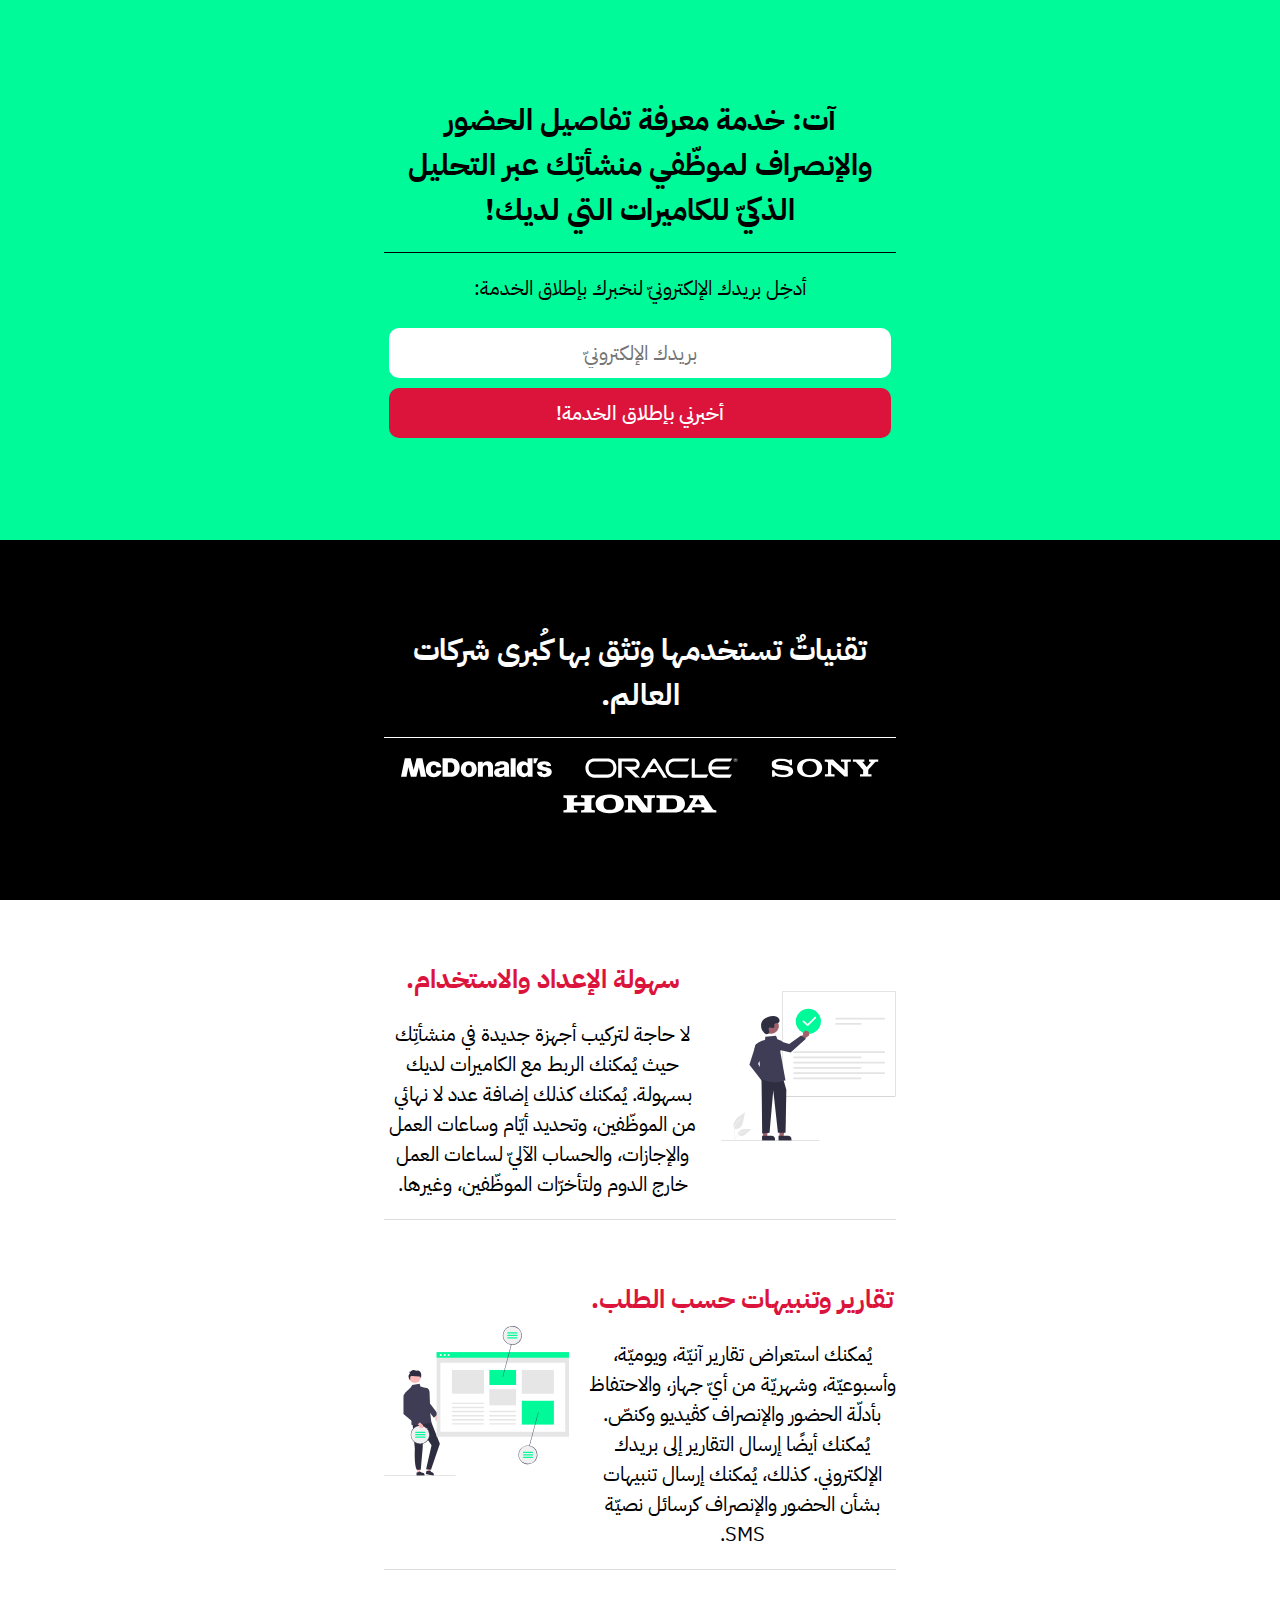
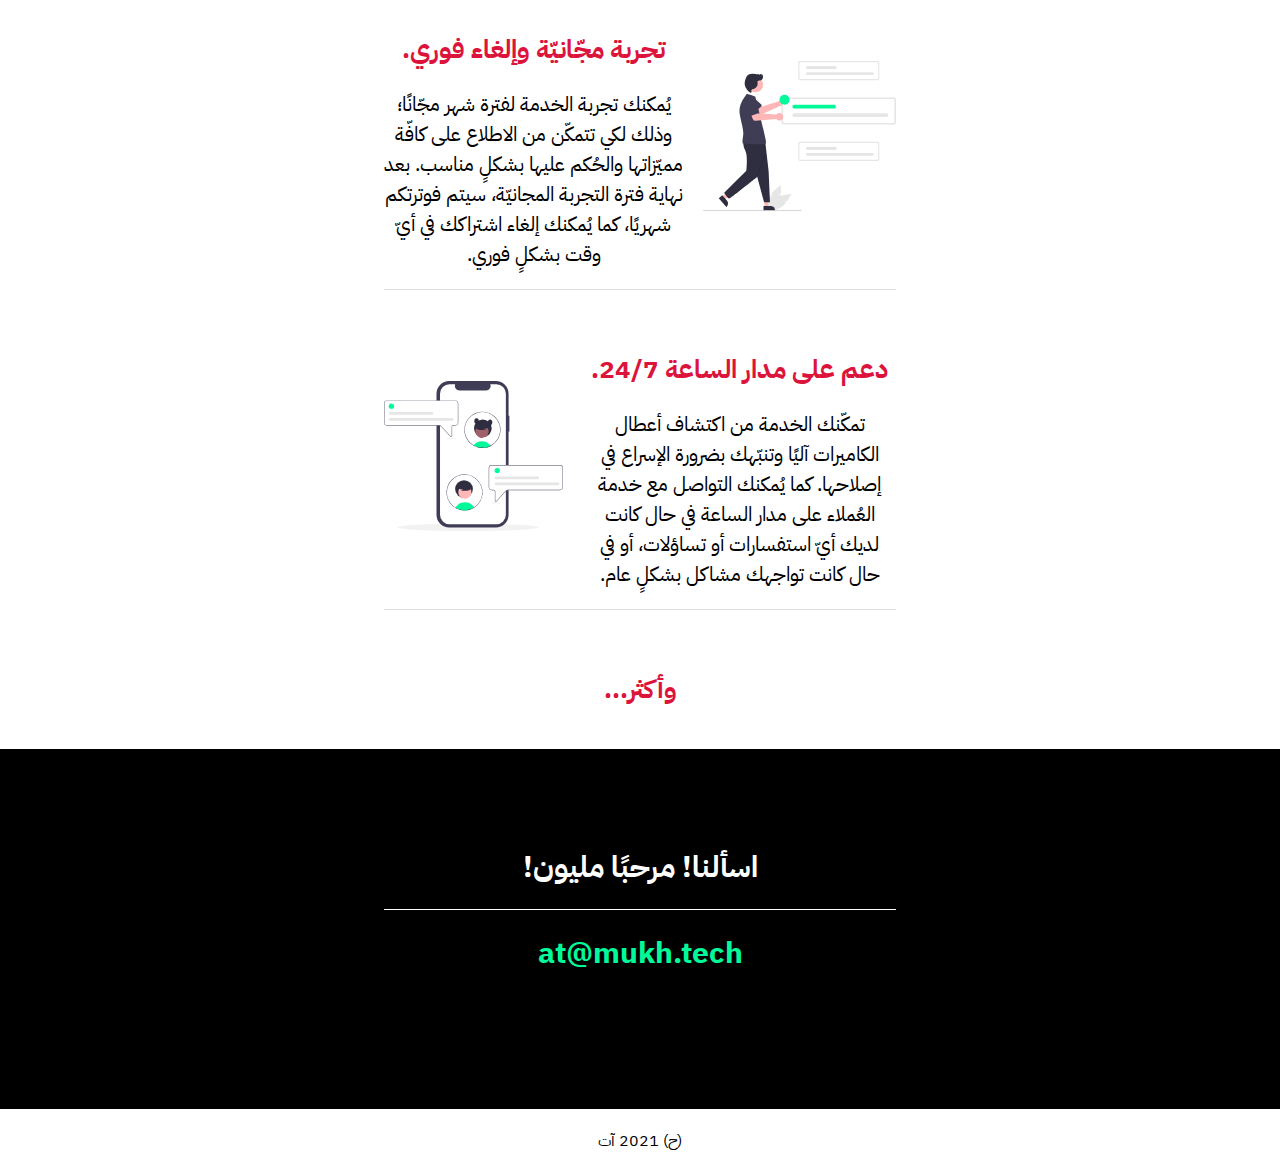
==== at.html @ 26a68e03 "Add files via upload" ====
<!DOCTYPE html>
<html lang="en" dir="rtl">
<head>
    <meta charset="UTF-8" />
    <meta name="viewport" content="width=device-width, initial-scale=1.0">
    <title>آت: خدمة معرفة تفاصيل الحضور والإنصراف لموظّفي منشأتِك عبر التحليل الذكيّ للكاميرات التي لديك!</title>
    <!-- <link rel="stylesheet" href="https://cdnjs.cloudflare.com/ajax/libs/tailwindcss/2.0.2/tailwind.min.css"> -->
    <!-- <link rel="stylesheet" href="https://cdnjs.cloudflare.com/ajax/libs/normalize/8.0.1/normalize.min.css" type="text/css" /> -->
    <link rel="preconnect" href="https://fonts.googleapis.com" />
    <link rel="preconnect" href="https://fonts.gstatic.com" crossorigin />
    <link href="https://fonts.googleapis.com/css2?family=IBM+Plex+Sans+Arabic:wght@400;500;700&display=swap" rel="stylesheet" />
    <!-- TODO: Add Google Analytics -->
    <style type="text/css">
        * {
            font-family: 'IBM Plex Sans Arabic', sans-serif;
            margin: 0; padding: 0; box-sizing: border-box;
        }
        h1 {
            padding-bottom: 20px;
            border-bottom: 1px solid black;
            margin-top: 0; font-size: 30px;
            margin-bottom: 20px;
        }

        h2 {
            color: Crimson;
            margin-top: 20px;
            margin-bottom: 20px;
            font-size: 26px;
        }
        @media (max-width: 990px) {
            h1 {
                font-size: 24px;
            }
            h2 {
                font-size: 22px;
            }
        }
        label, input, p, button {
            font-size: 20px;
        }
        label {
            display: block;
            margin-bottom: 20px;
        }
        .subscription {
            display: flex;
            align-items: center;
            flex-direction: row;
            flex-wrap: wrap;
            justify-content: center;
            /*gap: 10px;*/
        }
        input, button {
            border: 0;
            -webkit-appearance: none;
            border-radius: 10px;
            padding: 10px;
            margin: 5px;
            text-align: center;
            /*width: 100%; max-width: 100%;*/
            /*width: 100%;*/
        }
        input {
            direction: lrt;
            max-width: 100%;
            flex-grow: 2;
        }
        button {
            background-color: Crimson;
            color: white;
            font-weight: 500;
            cursor: pointer;
            flex-grow: 1;
            max-width: 100%;
        }

        .hero {
            background-color: MediumSpringGreen;
            min-height: 60vh;
            display: flex;
            align-items: center;
            flex-direction: row;
            flex-wrap: wrap;
            justify-content: center;
            padding-top: 40px;
            padding-bottom: 40px;
        }
        .container {
            width: 80vw;
            text-align: center;
        }
        @media (min-width: 990px) {
            .container {
                width: 40vw;
            }
        }
        .trusted-by, .call-us {
            background: black;
            height: 40vh;
            display: flex;
            align-items: center;
            flex-direction: row;
            flex-wrap: wrap;
            justify-content: center;
        }

        .main-features {
            display: flex;
            align-items: center;
            flex-direction: row;
            flex-wrap: wrap;
            justify-content: center;
        }
        .main-feature {
            display: flex;
            align-items: center;
            column-gap: 20px;
            flex-direction: row;
            flex-wrap: nowrap;
            justify-content: center;
            padding-top: 20px;
            padding-bottom: 20px;
            margin-top: 20px;
            border-bottom: 1px solid Gainsboro;
        }
        @media (max-width: 990px) {
            .main-feature {
                flex-wrap: wrap;
            }
        }

        .reverse {
            flex-direction: row-reverse;
        }

        .main-feature:last-child {
            border-bottom: 0;
        }

        .main-feature .content {

        }

        .main-feature .visual {

        }

        .main-feature img {
            height: 150px;
        }
        .trusted-by h1, .call-us h1 {
            color: white;
            border-color: white;
        }

        .call-us .number {
            direction: ltr;
            border-bottom: 0;
        }

        a {
            text-decoration: none;
        }

        a:hover {
            text-decoration: none;
        }

        .call-us .number a {
            color: MediumSpringGreen;
        }

        .companies {
            display: flex;
            flex-direction: row;
            flex-wrap: wrap;
            justify-content: space-evenly;
            align-items: center;
            gap:  1em;
            list-style: none;
        }
        .companies img {
            /*width: 25%;*/
            height: 20px;
        }

        input[type="email"], input[type="submit"] {
            /*margin-bottom: 10px;*/
            /*height: 40px;*/
            /*padding: 0;*/
        }

        footer {
            display: flex;
            align-items: center;
            flex-direction: row;
            flex-wrap: wrap;
            justify-content: center;
            padding: 20px;
        }
        footer .sides {
            display: flex;
            align-items: center;
            column-gap: 20px;
            flex-direction: row;
            flex-wrap: nowrap;
            justify-content: center;
        }
        footer a {
            display: inline-block;
            margin-right: 10px;
            color: black;
        }
        /*.hero {
            pointer-events: none;
        }
        input[type="email"] {
            pointer-events: auto;
        }
        .hero:hover{
            background-image: url('https://lordswaglington.github.io/MemeChan-2.0/images/stripes.gif');
            background-size: cover; background-repeat: no-repeat;
        }*/
    </style>
</head>
<body>

<div class="hero">
    <div class="container">
        <h1>
            آت: خدمة معرفة تفاصيل الحضور والإنصراف لموظّفي منشأتِك عبر التحليل الذكيّ للكاميرات التي لديك!
        </h1>
        <div class="cta">
            <form>
                <label for="email">أدخِل بريدك الإلكترونيّ لنخبرك بإطلاق الخدمة:</label>
                <div class="subscription">
                    <input type="email" name="email" placeholder="بريدك الإلكترونيّ" />
                    <button>أخبرني بإطلاق الخدمة!</button>
                </div>
            </form>
        </div>
    </div>
</div>

<section class="trusted-by">
    <div class="container">
        <h1>
            تقنياتٌ تستخدمها وتثق بها كُبرى شركات العالم.
        </h1>
        <div class="companies">
            <img src="Sony.svg" alt="Sony" />
            <img src="Oracle.svg" alt="Oracle" />
            <img src="McDonald's.svg" alt="McDonald's" />
            <img src="Honda.svg" alt="Honda" />
        </div>
    </div>
</section>

<section class="main-features">
    <div class="container">
        <div class="main-feature">
            <div class="visual">
                <img src="undraw_Done_re_oak4.svg" />
            </div>
            <div class="content">
                <h2>سهولة الإعداد والاستخدام.</h2>
                <p>
                    لا حاجة لتركيب أجهزة جديدة في منشأتِك حيث يُمكنك الربط مع الكاميرات لديك بسهولة. يُمكنك كذلك إضافة عدد لا نهائي من الموظّفين، وتحديد أيّام وساعات العمل والإجازات، والحساب الآليّ لساعات العمل خارج الدوم ولتأخرّات الموظّفين، وغيرها.
                </p>
            </div>
        </div>
        <div class="main-feature reverse">
            <div class="visual">
                <img src="undraw_Design_notes_re_eklr.svg" />
            </div>
            <div class="content">
                <h2>تقارير وتنبيهات حسب الطلب.</h2>
                <p>
                    يُمكنك استعراض تقارير آنيّة، ويوميّة، وأسبوعيّة، وشهريّة من أيّ جهاز، والاحتفاظ بأدلّة الحضور والإنصراف كڤيديو وكنصّ. يُمكنك أيضًا إرسال التقارير إلى بريدك الإلكتروني. كذلك، يُمكنك إرسال تنبيهات بشأن الحضور والإنصراف كرسائل نصيّة SMS.
                </p>
            </div>
        </div>
        <div class="main-feature">
            <div class="visual">
                <img src="undraw_New_notifications_re_xpcv.svg" />
            </div>
            <div class="content">
                <h2>تجربة مجّانيّة وإلغاء فوري.</h2>
                <p>
                    يُمكنك تجربة الخدمة لفترة شهر مجّانًا؛ وذلك لكي تتمكّن من الاطلاع على كافّة مميّزاتها والحُكم عليها بشكلٍ مناسب. بعد نهاية فترة التجربة المجانيّة، سيتم فوترتكم شهريًا، كما يُمكنك إلغاء اشتراكك في أيّ وقت بشكلٍ فوري.
                </p>
            </div>
        </div>
        <div class="main-feature reverse">
            <div class="visual">
                <img src="undraw_Chatting_re_j55r.svg" />
            </div>
            <div class="content">
                <h2>دعم على مدار الساعة 24/7.</h2>
                <p>
                    تمكّنك الخدمة من اكتشاف أعطال الكاميرات آليًا وتنبّهك بضرورة الإسراع في إصلاحها. كما يُمكنك التواصل مع خدمة العُملاء على مدار الساعة في حال كانت لديك أيّ استفسارات أو تساؤلات، أو في حال كانت تواجهك مشاكل بشكلٍ عام.
                </p>
            </div>
        </div>
        <div class="main-feature">
            <div class="content">
                <h2>وأكثر...</h2>
            </div>
        </div>
    </div>
</section>

<section class="call-us">
    <div class="container">
        <h1>
            اسألنا! مرحبًا مليون!
        </h1>
        <h1 class="number">
            <a href="mailto:at@mukh.tech">
                at@mukh.tech
            </a>
        </h1>
    </div>
</section>

<footer>
    <div class="container">
        <div class="sides">
            <!-- <div class="logo">
                (ح) 2021 آت
            </div> -->
            <div class="copyrights">
                (ح) 2021 آت
            </div>
            <!-- <div class="links">
                <a href="#privacy">سياسة الخصوصيّة</a>
                <a href="#tos">بنود الاستخدام</a>
            </div> -->
        </div>
    </div>
</footer>

<!-- AlpineJS Library -->
<!-- <script src="https://cdnjs.cloudflare.com/ajax/libs/alpinejs/2.8.0/alpine.js"></script> -->

</body>
</html>
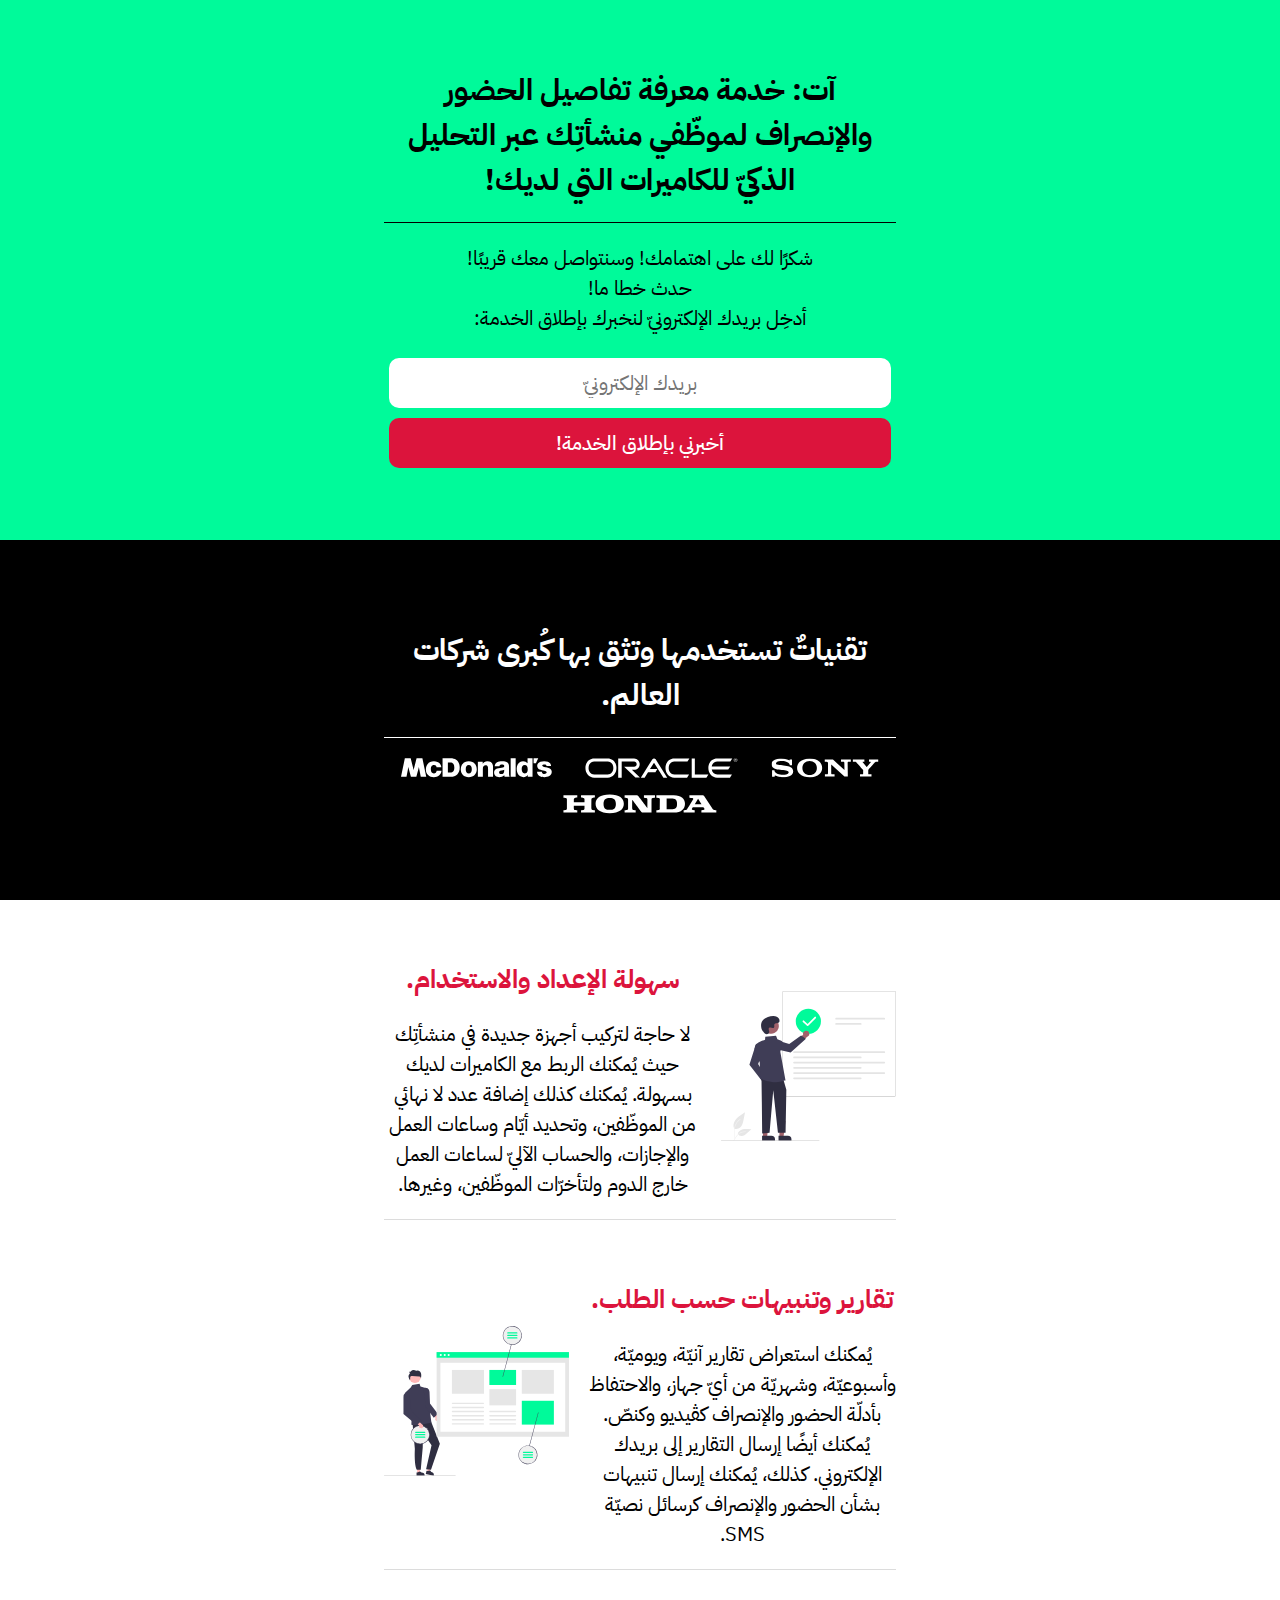
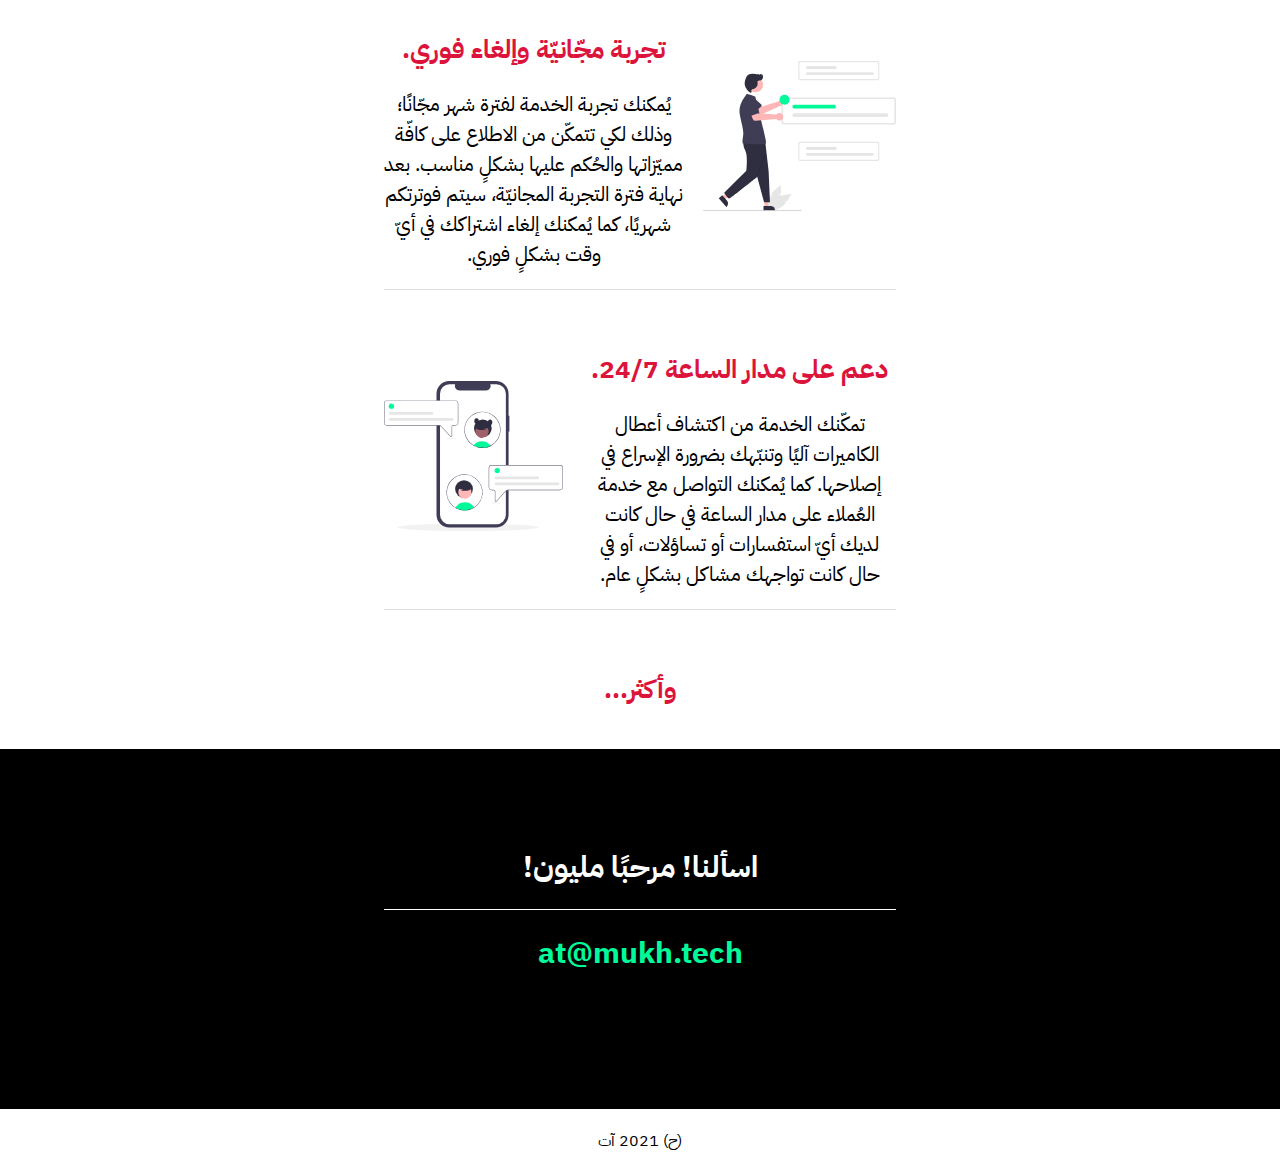
==== commit 43b5644d: "Add Mailchimp code." ====
--- a/at.html
+++ b/at.html
@@ -212,6 +212,7 @@
             margin-right: 10px;
             color: black;
         }
+
         /*.hero {
             pointer-events: none;
         }
@@ -231,11 +232,17 @@
         <h1>
             آت: خدمة معرفة تفاصيل الحضور والإنصراف لموظّفي منشأتِك عبر التحليل الذكيّ للكاميرات التي لديك!
         </h1>
+        <p class="success">
+            شكرًا لك على اهتمامك! وسنتواصل معك قريبًا!
+        </p>
+        <p class="failure">
+            حدث خطا ما!
+        </p>
         <div class="cta">
             <form>
                 <label for="email">أدخِل بريدك الإلكترونيّ لنخبرك بإطلاق الخدمة:</label>
                 <div class="subscription">
-                    <input type="email" name="email" placeholder="بريدك الإلكترونيّ" />
+                    <input type="email" name="email" placeholder="بريدك الإلكترونيّ" autocomplete="off" />
                     <button>أخبرني بإطلاق الخدمة!</button>
                 </div>
             </form>
@@ -341,6 +348,8 @@
     </div>
 </footer>
 
+<script id="mcjs">!function(c,h,i,m,p){m=c.createElement(h),p=c.getElementsByTagName(h)[0],m.async=1,m.src=i,p.parentNode.insertBefore(m,p)}(document,"script","https://chimpstatic.com/mcjs-connected/js/users/49fa0e37fe55b405cae25158f/54b5121c18fa91723e1b5c287.js");</script>
+
 <!-- AlpineJS Library -->
 <!-- <script src="https://cdnjs.cloudflare.com/ajax/libs/alpinejs/2.8.0/alpine.js"></script> -->
 
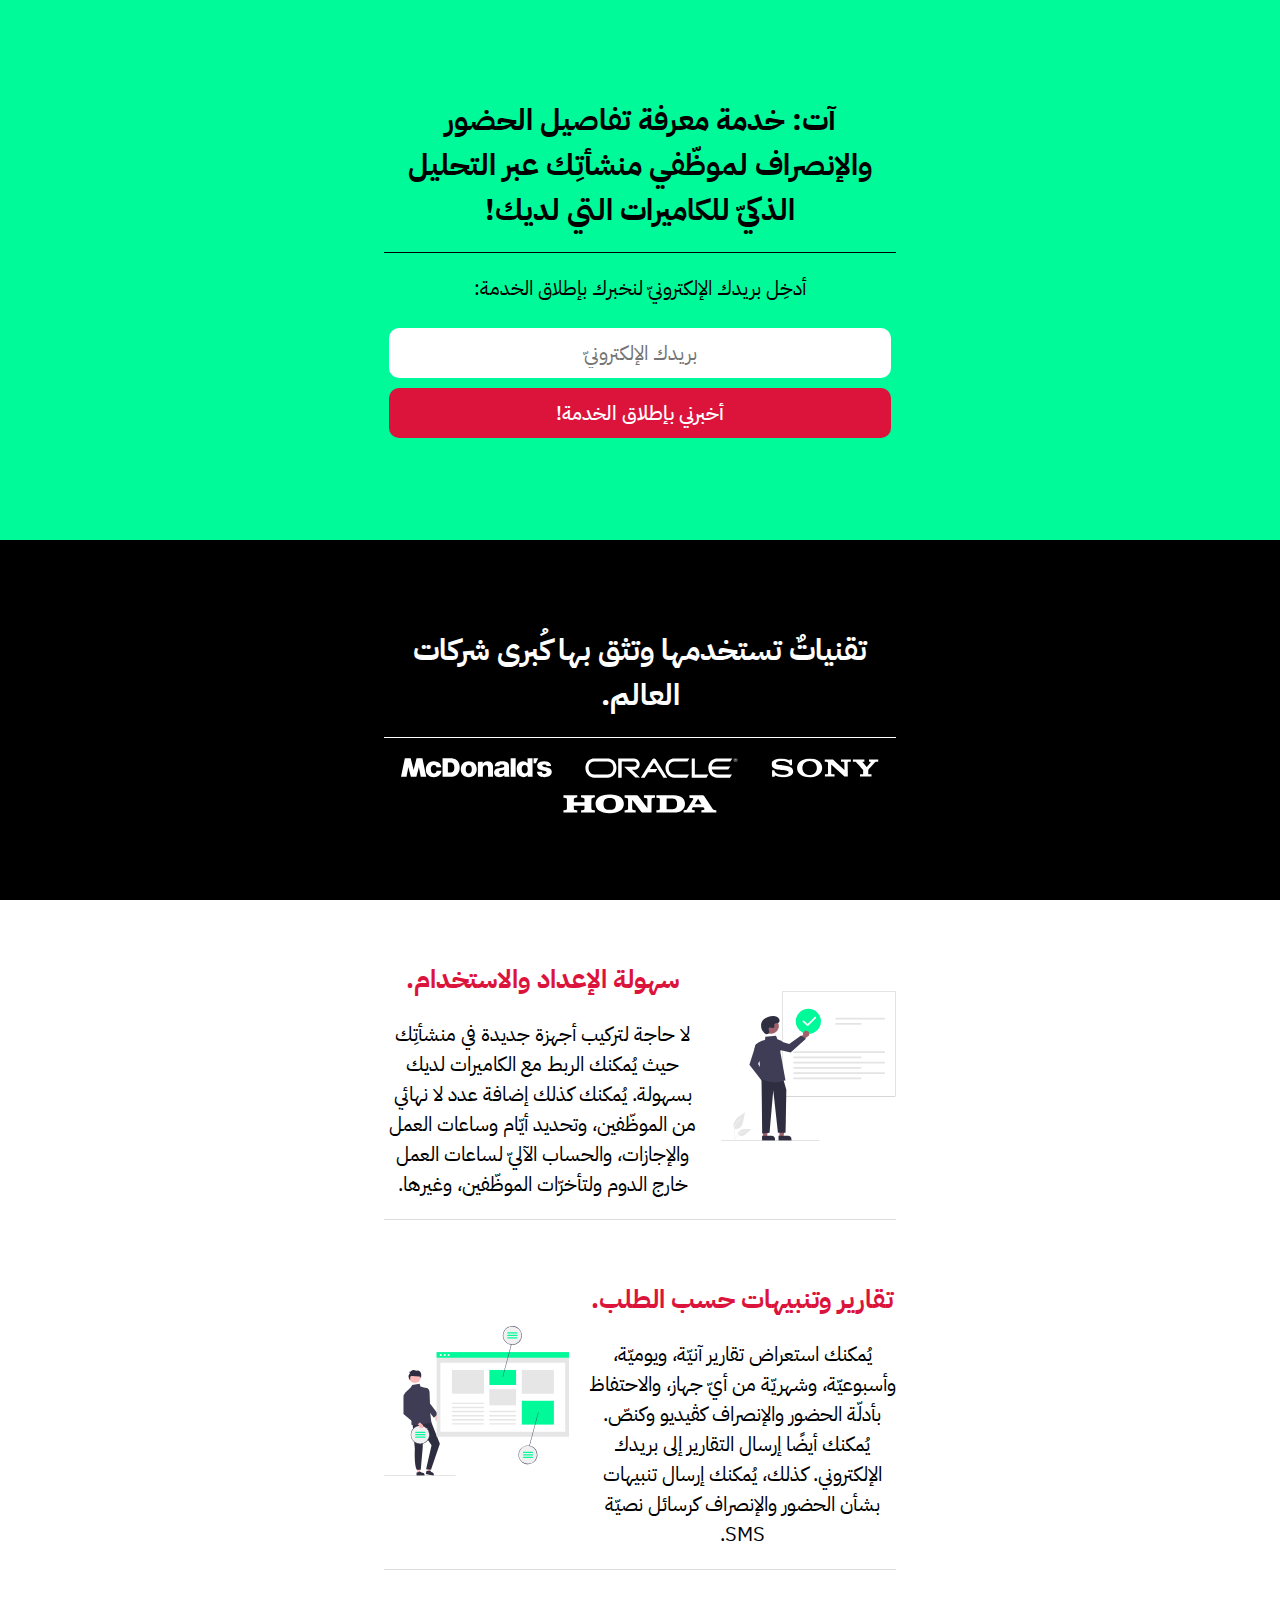
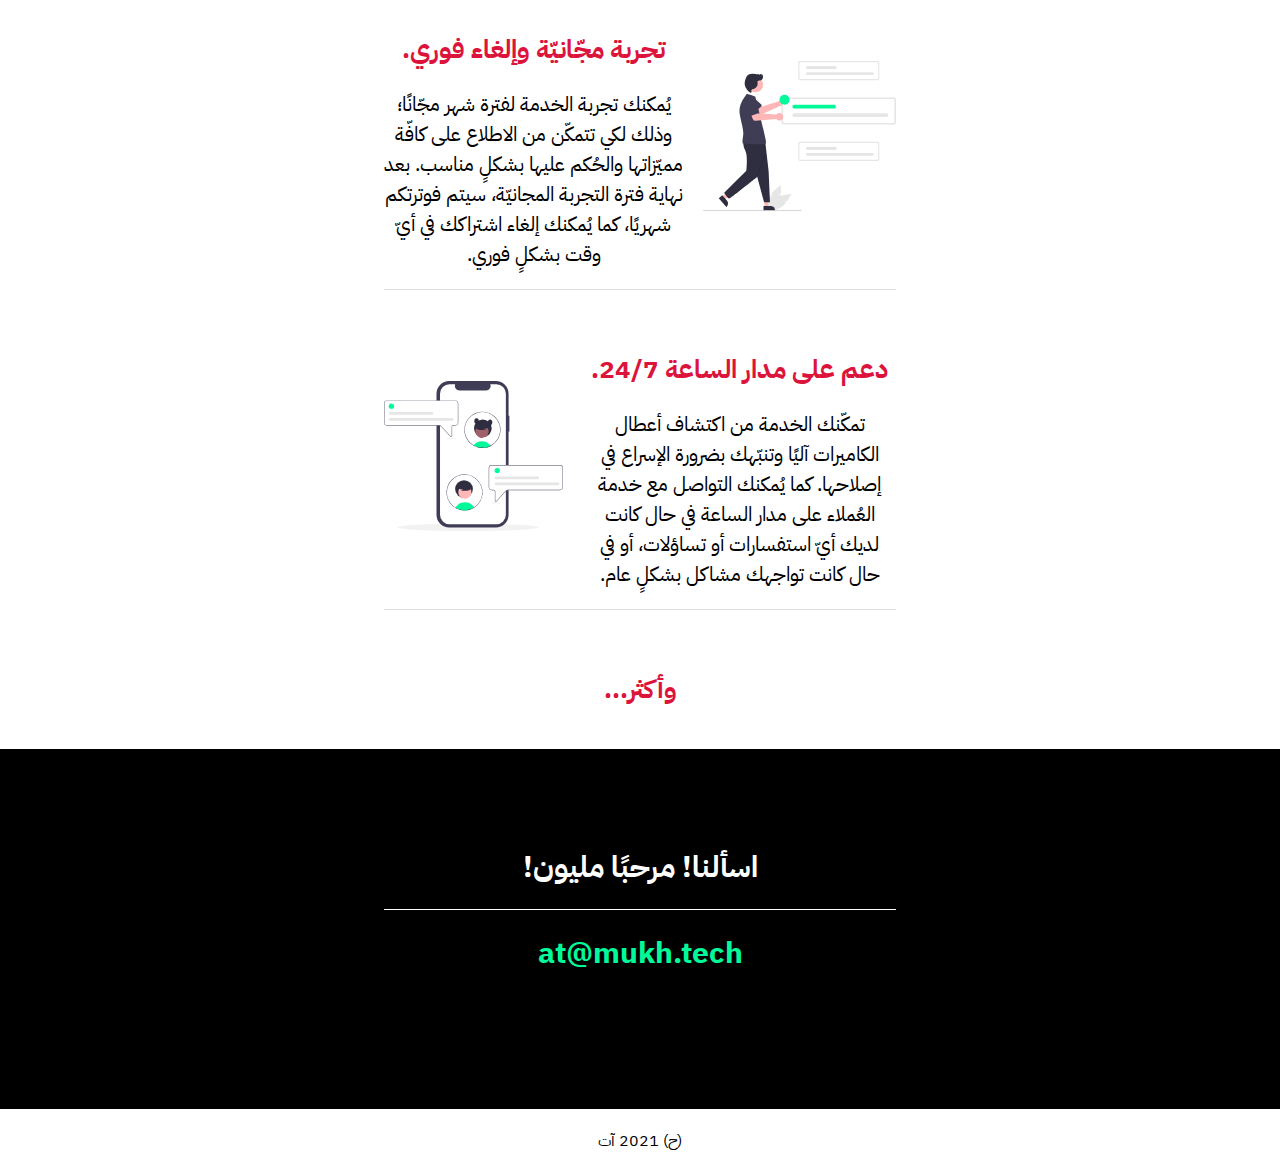
==== commit b38ed0f7: "Update the files structure." ====
--- a/at.html
+++ b/at.html
@@ -4,226 +4,19 @@
     <meta charset="UTF-8" />
     <meta name="viewport" content="width=device-width, initial-scale=1.0">
     <title>آت: خدمة معرفة تفاصيل الحضور والإنصراف لموظّفي منشأتِك عبر التحليل الذكيّ للكاميرات التي لديك!</title>
-    <!-- <link rel="stylesheet" href="https://cdnjs.cloudflare.com/ajax/libs/tailwindcss/2.0.2/tailwind.min.css"> -->
-    <!-- <link rel="stylesheet" href="https://cdnjs.cloudflare.com/ajax/libs/normalize/8.0.1/normalize.min.css" type="text/css" /> -->
+    <link rel="stylesheet" href="styles/main.css?version=0.1">
     <link rel="preconnect" href="https://fonts.googleapis.com" />
     <link rel="preconnect" href="https://fonts.gstatic.com" crossorigin />
     <link href="https://fonts.googleapis.com/css2?family=IBM+Plex+Sans+Arabic:wght@400;500;700&display=swap" rel="stylesheet" />
-    <!-- TODO: Add Google Analytics -->
-    <style type="text/css">
-        * {
-            font-family: 'IBM Plex Sans Arabic', sans-serif;
-            margin: 0; padding: 0; box-sizing: border-box;
-        }
-        h1 {
-            padding-bottom: 20px;
-            border-bottom: 1px solid black;
-            margin-top: 0; font-size: 30px;
-            margin-bottom: 20px;
-        }
-
-        h2 {
-            color: Crimson;
-            margin-top: 20px;
-            margin-bottom: 20px;
-            font-size: 26px;
-        }
-        @media (max-width: 990px) {
-            h1 {
-                font-size: 24px;
-            }
-            h2 {
-                font-size: 22px;
-            }
-        }
-        label, input, p, button {
-            font-size: 20px;
-        }
-        label {
-            display: block;
-            margin-bottom: 20px;
-        }
-        .subscription {
-            display: flex;
-            align-items: center;
-            flex-direction: row;
-            flex-wrap: wrap;
-            justify-content: center;
-            /*gap: 10px;*/
-        }
-        input, button {
-            border: 0;
-            -webkit-appearance: none;
-            border-radius: 10px;
-            padding: 10px;
-            margin: 5px;
-            text-align: center;
-            /*width: 100%; max-width: 100%;*/
-            /*width: 100%;*/
-        }
-        input {
-            direction: lrt;
-            max-width: 100%;
-            flex-grow: 2;
-        }
-        button {
-            background-color: Crimson;
-            color: white;
-            font-weight: 500;
-            cursor: pointer;
-            flex-grow: 1;
-            max-width: 100%;
-        }
-
-        .hero {
-            background-color: MediumSpringGreen;
-            min-height: 60vh;
-            display: flex;
-            align-items: center;
-            flex-direction: row;
-            flex-wrap: wrap;
-            justify-content: center;
-            padding-top: 40px;
-            padding-bottom: 40px;
-        }
-        .container {
-            width: 80vw;
-            text-align: center;
-        }
-        @media (min-width: 990px) {
-            .container {
-                width: 40vw;
-            }
-        }
-        .trusted-by, .call-us {
-            background: black;
-            height: 40vh;
-            display: flex;
-            align-items: center;
-            flex-direction: row;
-            flex-wrap: wrap;
-            justify-content: center;
-        }
-
-        .main-features {
-            display: flex;
-            align-items: center;
-            flex-direction: row;
-            flex-wrap: wrap;
-            justify-content: center;
-        }
-        .main-feature {
-            display: flex;
-            align-items: center;
-            column-gap: 20px;
-            flex-direction: row;
-            flex-wrap: nowrap;
-            justify-content: center;
-            padding-top: 20px;
-            padding-bottom: 20px;
-            margin-top: 20px;
-            border-bottom: 1px solid Gainsboro;
-        }
-        @media (max-width: 990px) {
-            .main-feature {
-                flex-wrap: wrap;
-            }
-        }
-
-        .reverse {
-            flex-direction: row-reverse;
-        }
-
-        .main-feature:last-child {
-            border-bottom: 0;
-        }
-
-        .main-feature .content {
-
-        }
-
-        .main-feature .visual {
-
-        }
-
-        .main-feature img {
-            height: 150px;
-        }
-        .trusted-by h1, .call-us h1 {
-            color: white;
-            border-color: white;
-        }
-
-        .call-us .number {
-            direction: ltr;
-            border-bottom: 0;
-        }
-
-        a {
-            text-decoration: none;
-        }
-
-        a:hover {
-            text-decoration: none;
-        }
-
-        .call-us .number a {
-            color: MediumSpringGreen;
-        }
-
-        .companies {
-            display: flex;
-            flex-direction: row;
-            flex-wrap: wrap;
-            justify-content: space-evenly;
-            align-items: center;
-            gap:  1em;
-            list-style: none;
-        }
-        .companies img {
-            /*width: 25%;*/
-            height: 20px;
-        }
-
-        input[type="email"], input[type="submit"] {
-            /*margin-bottom: 10px;*/
-            /*height: 40px;*/
-            /*padding: 0;*/
-        }
-
-        footer {
-            display: flex;
-            align-items: center;
-            flex-direction: row;
-            flex-wrap: wrap;
-            justify-content: center;
-            padding: 20px;
-        }
-        footer .sides {
-            display: flex;
-            align-items: center;
-            column-gap: 20px;
-            flex-direction: row;
-            flex-wrap: nowrap;
-            justify-content: center;
-        }
-        footer a {
-            display: inline-block;
-            margin-right: 10px;
-            color: black;
-        }
-
-        /*.hero {
-            pointer-events: none;
-        }
-        input[type="email"] {
-            pointer-events: auto;
-        }
-        .hero:hover{
-            background-image: url('https://lordswaglington.github.io/MemeChan-2.0/images/stripes.gif');
-            background-size: cover; background-repeat: no-repeat;
-        }*/
-    </style>
+    <script src="https://code.jquery.com/jquery-3.6.0.min.js" integrity="sha256-/xUj+3OJU5yExlq6GSYGSHk7tPXikynS7ogEvDej/m4=" crossorigin="anonymous"></script>
+    <script async src="https://www.googletagmanager.com/gtag/js?id=G-XZ51MX99HG"></script>
+    <script>
+        window.dataLayer = window.dataLayer || [];
+        function gtag(){dataLayer.push(arguments);}
+        gtag('js', new Date());
+        gtag('config', 'G-XZ51MX99HG');
+    </script>
+    <script src="scripts/main.js"></script>
 </head>
 <body>
 
@@ -232,18 +25,13 @@
         <h1>
             آت: خدمة معرفة تفاصيل الحضور والإنصراف لموظّفي منشأتِك عبر التحليل الذكيّ للكاميرات التي لديك!
         </h1>
-        <p class="success">
-            شكرًا لك على اهتمامك! وسنتواصل معك قريبًا!
-        </p>
-        <p class="failure">
-            حدث خطا ما!
-        </p>
         <div class="cta">
-            <form>
+            <form action="https://tech.us5.list-manage.com/subscribe/post-json?u=49fa0e37fe55b405cae25158f&id=61097667f7&c=?" method="post" id="mc-embedded-subscribe-form" name="mc-embedded-subscribe-form" class="validate" novalidate>
                 <label for="email">أدخِل بريدك الإلكترونيّ لنخبرك بإطلاق الخدمة:</label>
                 <div class="subscription">
-                    <input type="email" name="email" placeholder="بريدك الإلكترونيّ" autocomplete="off" />
-                    <button>أخبرني بإطلاق الخدمة!</button>
+                    <input type="hidden" name="b_49fa0e37fe55b405cae25158f_61097667f7" value="">
+                    <input type="email" id="email" name="EMAIL" placeholder="بريدك الإلكترونيّ" autocomplete="off" />
+                    <button type="submit" name="subscribe" id="subscribe">أخبرني بإطلاق الخدمة!</button>
                 </div>
             </form>
         </div>
@@ -256,10 +44,10 @@
             تقنياتٌ تستخدمها وتثق بها كُبرى شركات العالم.
         </h1>
         <div class="companies">
-            <img src="Sony.svg" alt="Sony" />
-            <img src="Oracle.svg" alt="Oracle" />
-            <img src="McDonald's.svg" alt="McDonald's" />
-            <img src="Honda.svg" alt="Honda" />
+            <img src="images/companies/sony.svg" alt="Sony" />
+            <img src="images/companies/oracle.svg" alt="Oracle" />
+            <img src="images/companies/mcdonalds.svg" alt="McDonald's" />
+            <img src="images/companies/honda.svg" alt="Honda" />
         </div>
     </div>
 </section>
@@ -268,7 +56,7 @@
     <div class="container">
         <div class="main-feature">
             <div class="visual">
-                <img src="undraw_Done_re_oak4.svg" />
+                <img src="images/ease-of-setup-and-usage.svg" />
             </div>
             <div class="content">
                 <h2>سهولة الإعداد والاستخدام.</h2>
@@ -279,7 +67,7 @@
         </div>
         <div class="main-feature reverse">
             <div class="visual">
-                <img src="undraw_Design_notes_re_eklr.svg" />
+                <img src="images/reports-and-alerts.svg" />
             </div>
             <div class="content">
                 <h2>تقارير وتنبيهات حسب الطلب.</h2>
@@ -290,7 +78,7 @@
         </div>
         <div class="main-feature">
             <div class="visual">
-                <img src="undraw_New_notifications_re_xpcv.svg" />
+                <img src="images/free-trial.svg" />
             </div>
             <div class="content">
                 <h2>تجربة مجّانيّة وإلغاء فوري.</h2>
@@ -301,7 +89,7 @@
         </div>
         <div class="main-feature reverse">
             <div class="visual">
-                <img src="undraw_Chatting_re_j55r.svg" />
+                <img src="images/quick-support.svg" />
             </div>
             <div class="content">
                 <h2>دعم على مدار الساعة 24/7.</h2>
@@ -348,8 +136,6 @@
     </div>
 </footer>
 
-<script id="mcjs">!function(c,h,i,m,p){m=c.createElement(h),p=c.getElementsByTagName(h)[0],m.async=1,m.src=i,p.parentNode.insertBefore(m,p)}(document,"script","https://chimpstatic.com/mcjs-connected/js/users/49fa0e37fe55b405cae25158f/54b5121c18fa91723e1b5c287.js");</script>
-
 <!-- AlpineJS Library -->
 <!-- <script src="https://cdnjs.cloudflare.com/ajax/libs/alpinejs/2.8.0/alpine.js"></script> -->
 
--- a/styles/main.css
+++ b/styles/main.css
@@ -0,0 +1,202 @@
+* {
+    font-family: 'IBM Plex Sans Arabic', sans-serif;
+    margin: 0; padding: 0; box-sizing: border-box;
+}
+
+h1 {
+    padding-bottom: 20px;
+    border-bottom: 1px solid black;
+    margin-top: 0; font-size: 30px;
+    margin-bottom: 20px;
+}
+
+h2 {
+    color: Crimson;
+    margin-top: 20px;
+    margin-bottom: 20px;
+    font-size: 26px;
+}
+
+@media (max-width: 990px) {
+    h1 {
+        font-size: 24px;
+    }
+    h2 {
+        font-size: 22px;
+    }
+}
+
+label, input, p, button {
+    font-size: 20px;
+}
+
+label {
+    display: block;
+    margin-bottom: 20px;
+}
+
+.subscription {
+    display: flex;
+    align-items: center;
+    flex-direction: row;
+    flex-wrap: wrap;
+    justify-content: center;
+}
+
+input, button {
+    border: 0;
+    -webkit-appearance: none;
+    border-radius: 10px;
+    padding: 10px;
+    margin: 5px;
+    text-align: center;
+}
+
+input {
+    direction: lrt;
+    max-width: 100%;
+    flex-grow: 2;
+}
+
+button {
+    background-color: Crimson;
+    color: white;
+    font-weight: 500;
+    cursor: pointer;
+    flex-grow: 1;
+    max-width: 100%;
+}
+
+button:disabled, button[disabled] {
+    background-color: gray;
+    color:  silver;
+}
+
+.hero {
+    background-color: MediumSpringGreen;
+    min-height: 60vh;
+    display: flex;
+    align-items: center;
+    flex-direction: row;
+    flex-wrap: wrap;
+    justify-content: center;
+    padding-top: 40px;
+    padding-bottom: 40px;
+}
+
+.container {
+    width: 80vw;
+    text-align: center;
+}
+
+@media (min-width: 990px) {
+    .container {
+        width: 40vw;
+    }
+}
+
+.trusted-by, .call-us {
+    background: black;
+    height: 40vh;
+    display: flex;
+    align-items: center;
+    flex-direction: row;
+    flex-wrap: wrap;
+    justify-content: center;
+}
+
+.main-features {
+    display: flex;
+    align-items: center;
+    flex-direction: row;
+    flex-wrap: wrap;
+    justify-content: center;
+}
+
+.main-feature {
+    display: flex;
+    align-items: center;
+    column-gap: 20px;
+    flex-direction: row;
+    flex-wrap: nowrap;
+    justify-content: center;
+    padding-top: 20px;
+    padding-bottom: 20px;
+    margin-top: 20px;
+    border-bottom: 1px solid Gainsboro;
+}
+
+@media (max-width: 990px) {
+    .main-feature {
+        flex-wrap: wrap;
+    }
+}
+
+.reverse {
+    flex-direction: row-reverse;
+}
+
+.main-feature:last-child {
+    border-bottom: 0;
+}
+
+.main-feature img {
+    height: 150px;
+}
+.trusted-by h1, .call-us h1 {
+    color: white;
+    border-color: white;
+}
+
+.call-us .number {
+    direction: ltr;
+    border-bottom: 0;
+}
+
+a {
+    text-decoration: none;
+}
+
+a:hover {
+    text-decoration: none;
+}
+
+.call-us .number a {
+    color: MediumSpringGreen;
+}
+
+.companies {
+    display: flex;
+    flex-direction: row;
+    flex-wrap: wrap;
+    justify-content: space-evenly;
+    align-items: center;
+    gap:  1em;
+    list-style: none;
+}
+.companies img {
+    height: 20px;
+}
+
+footer {
+    display: flex;
+    align-items: center;
+    flex-direction: row;
+    flex-wrap: wrap;
+    justify-content: center;
+    padding: 20px;
+}
+footer .sides {
+    display: flex;
+    align-items: center;
+    column-gap: 20px;
+    flex-direction: row;
+    flex-wrap: nowrap;
+    justify-content: center;
+}
+footer a {
+    display: inline-block;
+    margin-right: 10px;
+    color: black;
+}
+
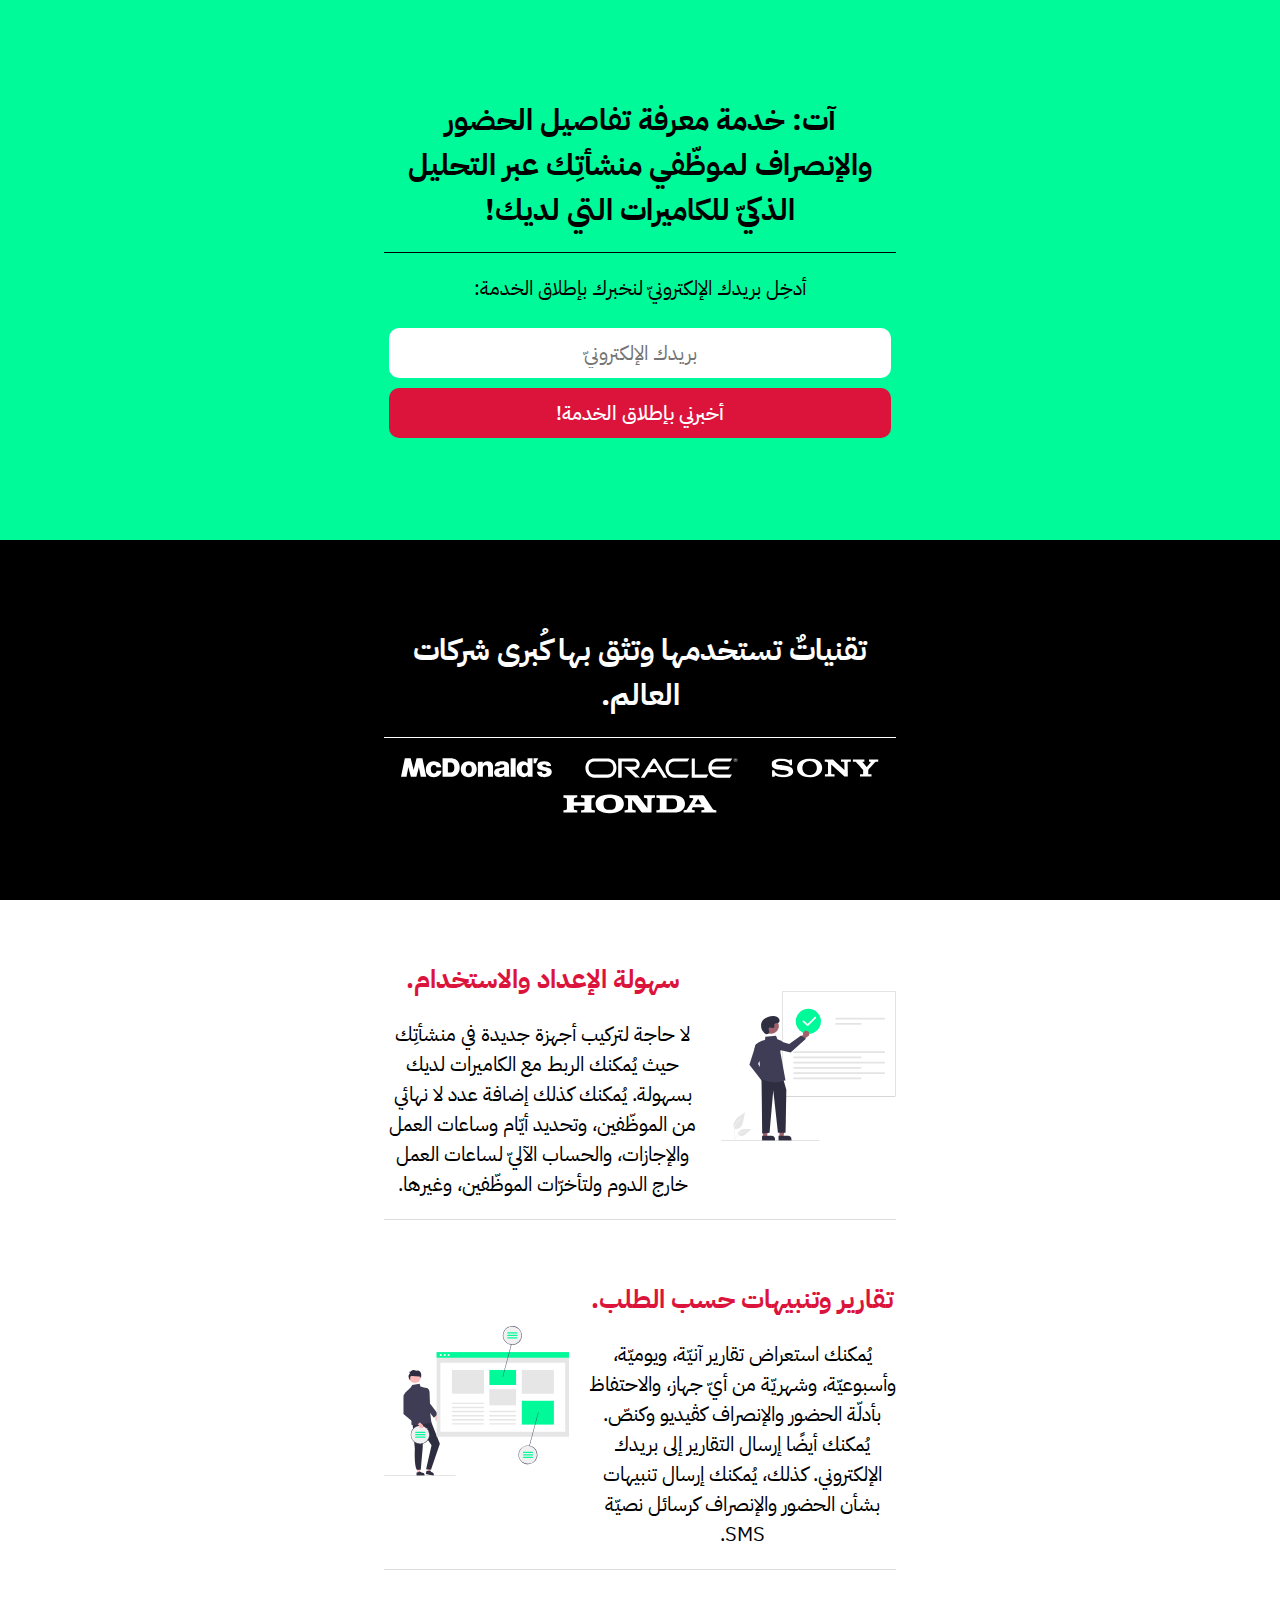
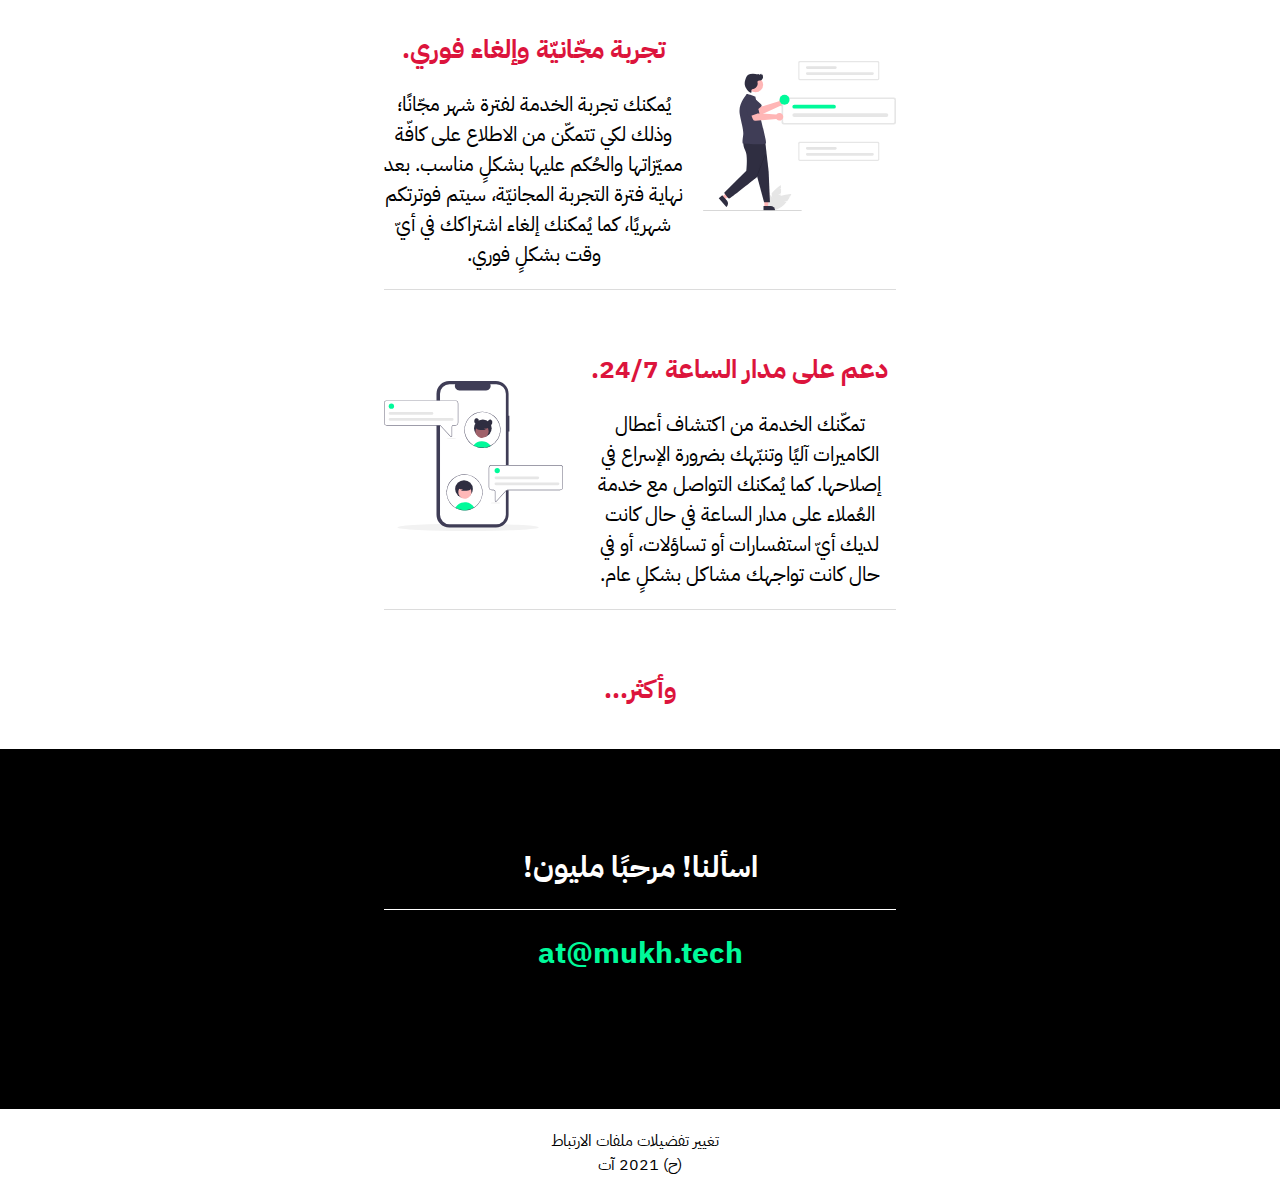
==== commit ab51de30: "Remove unnecessary script tag" ====
--- a/at.html
+++ b/at.html
@@ -1,143 +1,193 @@
 <!DOCTYPE html>
 <html lang="en" dir="rtl">
-<head>
-    <meta charset="UTF-8" />
+
+  <head>
+    <meta charset="UTF-8"/>
     <meta name="viewport" content="width=device-width, initial-scale=1.0">
     <title>آت: خدمة معرفة تفاصيل الحضور والإنصراف لموظّفي منشأتِك عبر التحليل الذكيّ للكاميرات التي لديك!</title>
     <link rel="stylesheet" href="styles/main.css?version=0.1">
-    <link rel="preconnect" href="https://fonts.googleapis.com" />
-    <link rel="preconnect" href="https://fonts.gstatic.com" crossorigin />
-    <link href="https://fonts.googleapis.com/css2?family=IBM+Plex+Sans+Arabic:wght@400;500;700&display=swap" rel="stylesheet" />
+    <link rel="preconnect" href="https://fonts.googleapis.com"/>
+    <link rel="preconnect" href="https://fonts.gstatic.com" crossorigin="crossorigin"/>
+    <link href="https://fonts.googleapis.com/css2?family=IBM+Plex+Sans+Arabic:wght@400;500;700&display=swap" rel="stylesheet"/>
     <script src="https://code.jquery.com/jquery-3.6.0.min.js" integrity="sha256-/xUj+3OJU5yExlq6GSYGSHk7tPXikynS7ogEvDej/m4=" crossorigin="anonymous"></script>
-    <script async src="https://www.googletagmanager.com/gtag/js?id=G-XZ51MX99HG"></script>
-    <script>
-        window.dataLayer = window.dataLayer || [];
-        function gtag(){dataLayer.push(arguments);}
-        gtag('js', new Date());
-        gtag('config', 'G-XZ51MX99HG');
+    <script async="async" src="https://www.googletagmanager.com/gtag/js?id=G-XZ51MX99HG"></script>
+    <script type="text/plain" cookie-consent="tracking">
+      window.dataLayer = window.dataLayer || [];
+
+      function gtag() {
+        dataLayer.push(arguments);
+      }
+      gtag('js', new Date());
+      gtag('config', 'G-XZ51MX99HG');
     </script>
     <script src="scripts/main.js"></script>
-</head>
-<body>
+    <!-- Hotjar Tracking Code for https://mukh.tech -->
+    <script type="text/plain" cookie-consent="tracking">
+      (function (h, o, t, j, a, r) {
+        h.hj = h.hj || function () {
+          (h.hj.q = h.hj.q || []).push(arguments)
+        };
+        h._hjSettings = {
+          hjid: 2641100,
+          hjsv: 6
+        };
+        a = o.getElementsByTagName('head')[0];
+        r = o.createElement('script');
+        r.async = 1;
+        r.src = t + h._hjSettings.hjid + j + h._hjSettings.hjsv;
+        a.appendChild(r);
+      })(window, document, 'https://static.hotjar.com/c/hotjar-', '.js?sv=');
+    </script>
+  </head>
 
-<div class="hero">
-    <div class="container">
+  <body>
+
+    <div class="hero">
+      <div class="container">
         <h1>
-            آت: خدمة معرفة تفاصيل الحضور والإنصراف لموظّفي منشأتِك عبر التحليل الذكيّ للكاميرات التي لديك!
+          آت: خدمة معرفة تفاصيل الحضور والإنصراف لموظّفي منشأتِك عبر التحليل الذكيّ للكاميرات التي لديك!
         </h1>
         <div class="cta">
-            <form action="https://tech.us5.list-manage.com/subscribe/post-json?u=49fa0e37fe55b405cae25158f&id=61097667f7&c=?" method="post" id="mc-embedded-subscribe-form" name="mc-embedded-subscribe-form" class="validate" novalidate>
-                <label for="email">أدخِل بريدك الإلكترونيّ لنخبرك بإطلاق الخدمة:</label>
-                <div class="subscription">
-                    <input type="hidden" name="b_49fa0e37fe55b405cae25158f_61097667f7" value="">
-                    <input type="email" id="email" name="EMAIL" placeholder="بريدك الإلكترونيّ" autocomplete="off" />
-                    <button type="submit" name="subscribe" id="subscribe">أخبرني بإطلاق الخدمة!</button>
-                </div>
-            </form>
+          <form action="https://tech.us5.list-manage.com/subscribe/post-json?u=49fa0e37fe55b405cae25158f&id=61097667f7&c=?" method="post" id="mc-embedded-subscribe-form" name="mc-embedded-subscribe-form" class="validate" novalidate="novalidate">
+            <label for="email">أدخِل بريدك الإلكترونيّ لنخبرك بإطلاق الخدمة:</label>
+            <div class="subscription">
+              <input type="hidden" name="b_49fa0e37fe55b405cae25158f_61097667f7" value="">
+              <input type="email" id="email" name="EMAIL" placeholder="بريدك الإلكترونيّ" autocomplete="off"/>
+              <button type="submit" name="subscribe" id="subscribe">أخبرني بإطلاق الخدمة!</button>
+            </div>
+          </form>
         </div>
+      </div>
     </div>
-</div>
 
-<section class="trusted-by">
-    <div class="container">
+    <section class="trusted-by">
+      <div class="container">
         <h1>
-            تقنياتٌ تستخدمها وتثق بها كُبرى شركات العالم.
+          تقنياتٌ تستخدمها وتثق بها كُبرى شركات العالم.
         </h1>
         <div class="companies">
-            <img src="images/companies/sony.svg" alt="Sony" />
-            <img src="images/companies/oracle.svg" alt="Oracle" />
-            <img src="images/companies/mcdonalds.svg" alt="McDonald's" />
-            <img src="images/companies/honda.svg" alt="Honda" />
+          <img src="images/companies/sony.svg" alt="Sony"/>
+          <img src="images/companies/oracle.svg" alt="Oracle"/>
+          <img src="images/companies/mcdonalds.svg" alt="McDonald's"/>
+          <img src="images/companies/honda.svg" alt="Honda"/>
         </div>
-    </div>
-</section>
+      </div>
+    </section>
 
-<section class="main-features">
-    <div class="container">
+    <section class="main-features">
+      <div class="container">
         <div class="main-feature">
-            <div class="visual">
-                <img src="images/ease-of-setup-and-usage.svg" />
-            </div>
-            <div class="content">
-                <h2>سهولة الإعداد والاستخدام.</h2>
-                <p>
-                    لا حاجة لتركيب أجهزة جديدة في منشأتِك حيث يُمكنك الربط مع الكاميرات لديك بسهولة. يُمكنك كذلك إضافة عدد لا نهائي من الموظّفين، وتحديد أيّام وساعات العمل والإجازات، والحساب الآليّ لساعات العمل خارج الدوم ولتأخرّات الموظّفين، وغيرها.
-                </p>
-            </div>
+          <div class="visual">
+            <img src="images/ease-of-setup-and-usage.svg"/>
+          </div>
+          <div class="content">
+            <h2>سهولة الإعداد والاستخدام.</h2>
+            <p>
+              لا حاجة لتركيب أجهزة جديدة في منشأتِك حيث يُمكنك الربط مع الكاميرات لديك بسهولة. يُمكنك كذلك إضافة عدد لا نهائي من الموظّفين، وتحديد أيّام وساعات العمل والإجازات، والحساب الآليّ لساعات العمل خارج الدوم ولتأخرّات الموظّفين، وغيرها.
+            </p>
+          </div>
         </div>
         <div class="main-feature reverse">
-            <div class="visual">
-                <img src="images/reports-and-alerts.svg" />
-            </div>
-            <div class="content">
-                <h2>تقارير وتنبيهات حسب الطلب.</h2>
-                <p>
-                    يُمكنك استعراض تقارير آنيّة، ويوميّة، وأسبوعيّة، وشهريّة من أيّ جهاز، والاحتفاظ بأدلّة الحضور والإنصراف كڤيديو وكنصّ. يُمكنك أيضًا إرسال التقارير إلى بريدك الإلكتروني. كذلك، يُمكنك إرسال تنبيهات بشأن الحضور والإنصراف كرسائل نصيّة SMS.
-                </p>
-            </div>
+          <div class="visual">
+            <img src="images/reports-and-alerts.svg"/>
+          </div>
+          <div class="content">
+            <h2>تقارير وتنبيهات حسب الطلب.</h2>
+            <p>
+              يُمكنك استعراض تقارير آنيّة، ويوميّة، وأسبوعيّة، وشهريّة من أيّ جهاز، والاحتفاظ بأدلّة الحضور والإنصراف كڤيديو وكنصّ. يُمكنك أيضًا إرسال التقارير إلى بريدك الإلكتروني. كذلك، يُمكنك إرسال تنبيهات بشأن الحضور والإنصراف كرسائل نصيّة SMS.
+            </p>
+          </div>
         </div>
         <div class="main-feature">
-            <div class="visual">
-                <img src="images/free-trial.svg" />
-            </div>
-            <div class="content">
-                <h2>تجربة مجّانيّة وإلغاء فوري.</h2>
-                <p>
-                    يُمكنك تجربة الخدمة لفترة شهر مجّانًا؛ وذلك لكي تتمكّن من الاطلاع على كافّة مميّزاتها والحُكم عليها بشكلٍ مناسب. بعد نهاية فترة التجربة المجانيّة، سيتم فوترتكم شهريًا، كما يُمكنك إلغاء اشتراكك في أيّ وقت بشكلٍ فوري.
-                </p>
-            </div>
+          <div class="visual">
+            <img src="images/free-trial.svg"/>
+          </div>
+          <div class="content">
+            <h2>تجربة مجّانيّة وإلغاء فوري.</h2>
+            <p>
+              يُمكنك تجربة الخدمة لفترة شهر مجّانًا؛ وذلك لكي تتمكّن من الاطلاع على كافّة مميّزاتها والحُكم عليها بشكلٍ مناسب. بعد نهاية فترة التجربة المجانيّة، سيتم فوترتكم شهريًا، كما يُمكنك إلغاء اشتراكك في أيّ وقت بشكلٍ فوري.
+            </p>
+          </div>
         </div>
         <div class="main-feature reverse">
-            <div class="visual">
-                <img src="images/quick-support.svg" />
-            </div>
-            <div class="content">
-                <h2>دعم على مدار الساعة 24/7.</h2>
-                <p>
-                    تمكّنك الخدمة من اكتشاف أعطال الكاميرات آليًا وتنبّهك بضرورة الإسراع في إصلاحها. كما يُمكنك التواصل مع خدمة العُملاء على مدار الساعة في حال كانت لديك أيّ استفسارات أو تساؤلات، أو في حال كانت تواجهك مشاكل بشكلٍ عام.
-                </p>
-            </div>
+          <div class="visual">
+            <img src="images/quick-support.svg"/>
+          </div>
+          <div class="content">
+            <h2>دعم على مدار الساعة 24/7.</h2>
+            <p>
+              تمكّنك الخدمة من اكتشاف أعطال الكاميرات آليًا وتنبّهك بضرورة الإسراع في إصلاحها. كما يُمكنك التواصل مع خدمة العُملاء على مدار الساعة في حال كانت لديك أيّ استفسارات أو تساؤلات، أو في حال كانت تواجهك مشاكل بشكلٍ عام.
+            </p>
+          </div>
         </div>
         <div class="main-feature">
-            <div class="content">
-                <h2>وأكثر...</h2>
-            </div>
+          <div class="content">
+            <h2>وأكثر...</h2>
+          </div>
         </div>
-    </div>
-</section>
+      </div>
+    </section>
 
-<section class="call-us">
-    <div class="container">
+    <section class="call-us">
+      <div class="container">
         <h1>
-            اسألنا! مرحبًا مليون!
+          اسألنا! مرحبًا مليون!
         </h1>
         <h1 class="number">
-            <a href="mailto:at@mukh.tech">
-                at@mukh.tech
-            </a>
+          <a href="mailto:at@mukh.tech">
+            at@mukh.tech
+          </a>
         </h1>
-    </div>
-</section>
+      </div>
+    </section>
 
-<footer>
-    <div class="container">
+    <footer>
+      <div class="container">
+        <a href="#" id="cookie_pref">تغيير تفضيلات ملفات الارتباط</a>
+
         <div class="sides">
-            <!-- <div class="logo">
-                (ح) 2021 آت
-            </div> -->
-            <div class="copyrights">
-                (ح) 2021 آت
-            </div>
-            <!-- <div class="links">
-                <a href="#privacy">سياسة الخصوصيّة</a>
-                <a href="#tos">بنود الاستخدام</a>
-            </div> -->
+          <!-- <div class="logo"> (ح) 2021 آت </div> -->
+          <div class="copyrights">
+            (ح) 2021 آت
+          </div>
+          <!-- <div class="links"> <a href="#privacy">سياسة الخصوصيّة</a> <a href="#tos">بنود الاستخدام</a> </div> -->
+
         </div>
-    </div>
-</footer>
+      </div>
+    </footer>
+    <!-- Cookie Consent by https://www.CookieConsent.com -->
+    <script type="text/javascript" src="//www.cookieconsent.com/releases/4.0.0/cookie-consent.js" charset="UTF-8"></script>
+    <script type="text/javascript" charset="UTF-8">
+      document.addEventListener('DOMContentLoaded', function () {
+        cookieconsent.run({
+          "notice_banner_type": "headline",
+          "consent_type": "implied",
+          "palette": "dark",
+          "language": "ar",
+          "page_load_consent_levels": [
+            "strictly-necessary", "functionality", "tracking", "targeting"
+          ],
+          "notice_banner_reject_button_hide": false,
+          "preferences_center_close_button_hide": false,
+          "website_name": "At",
+          "open_preferences_center_selector": "cookie_pref"
+        });
+      });
+      document
+        .getElementById('cookie_pref')
+        .addEventListener('click', function () {
+          document.dispatchEvent(window.cookieconsent.consentDebugger.events.cc_noticeBannerChangePreferencesPressed)
+        })
+    </script>
 
-<!-- AlpineJS Library -->
-<!-- <script src="https://cdnjs.cloudflare.com/ajax/libs/alpinejs/2.8.0/alpine.js"></script> -->
+    <noscript>ePrivacy and GPDR Cookie Consent by
+      <a href="https://www.CookieConsent.com/" rel="nofollow noopener">Cookie Consent</a>
+    </noscript>
 
-</body>
+    <!-- End Cookie Consent by https://www.CookieConsent.com -->
+    <!-- AlpineJS Library -->
+    <!-- <script src="https://cdnjs.cloudflare.com/ajax/libs/alpinejs/2.8.0/alpine.js"></script> -->
+
+  </body>
+
 </html>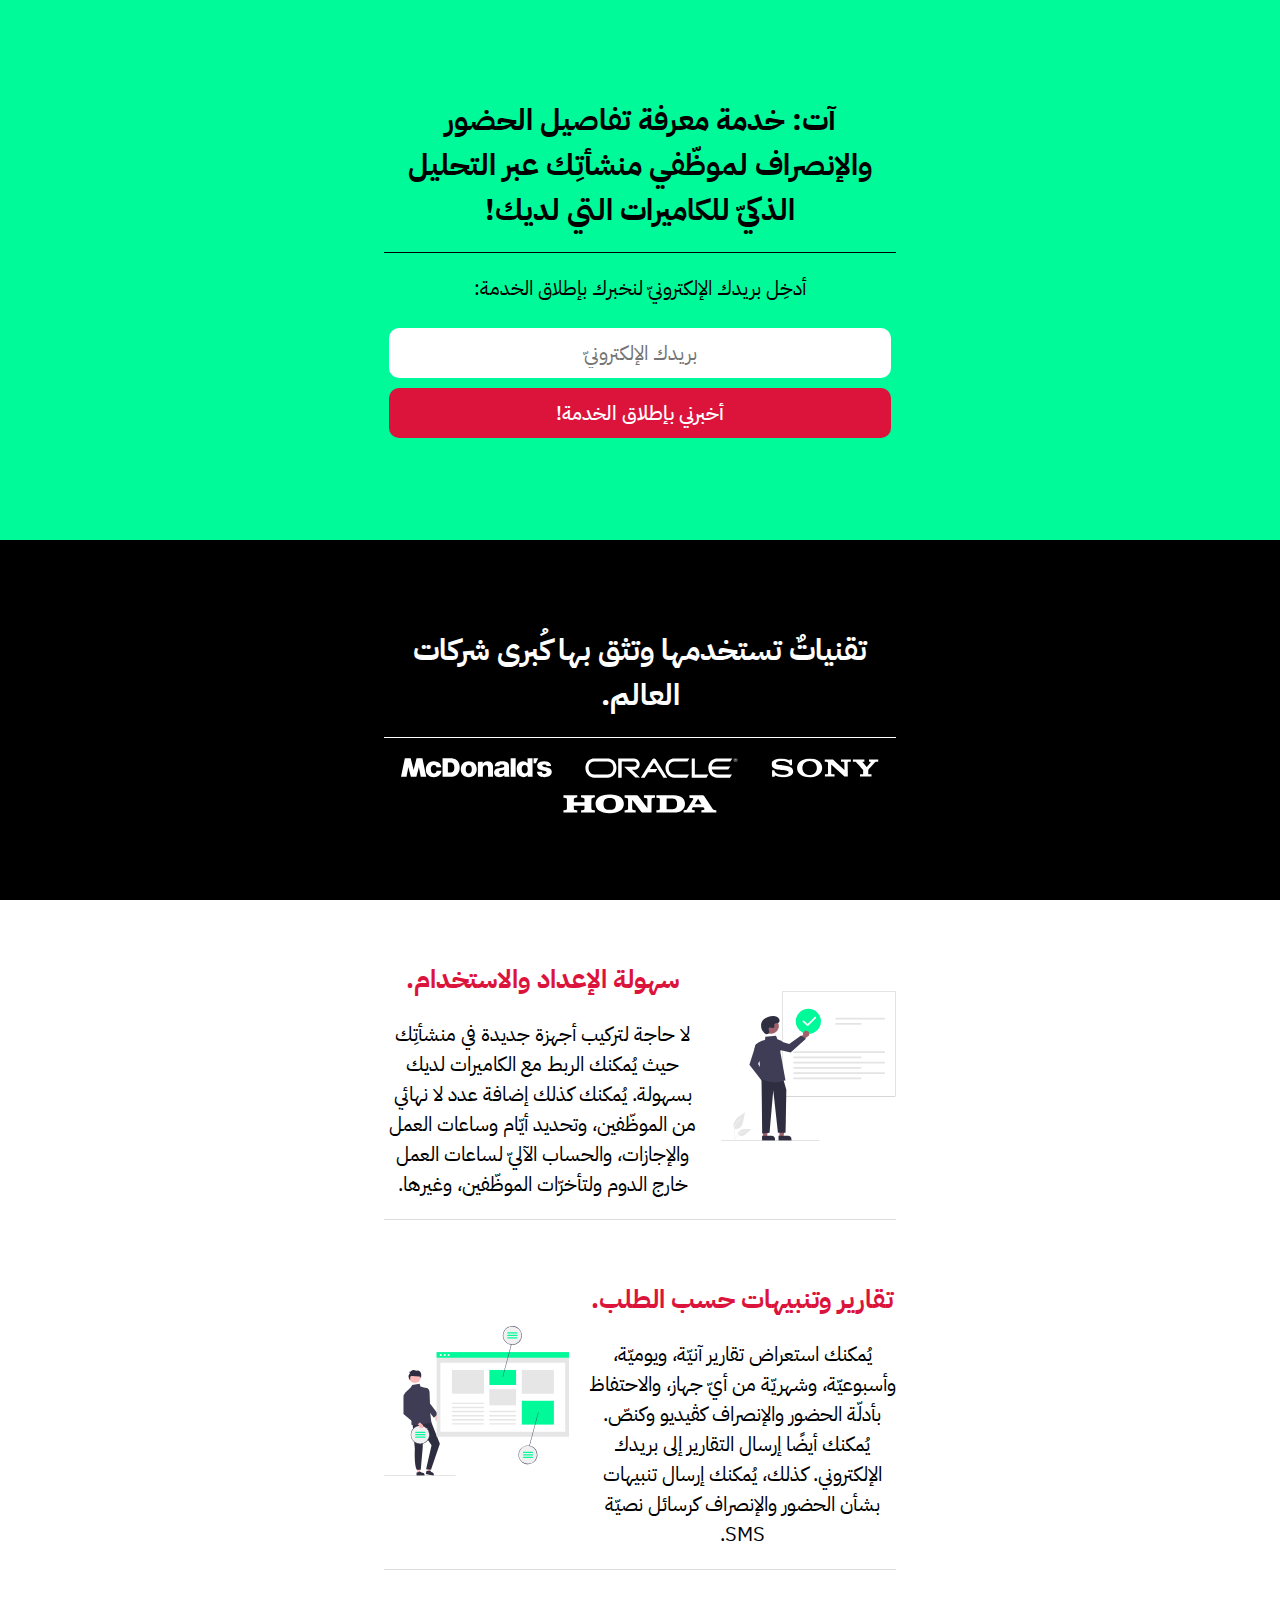
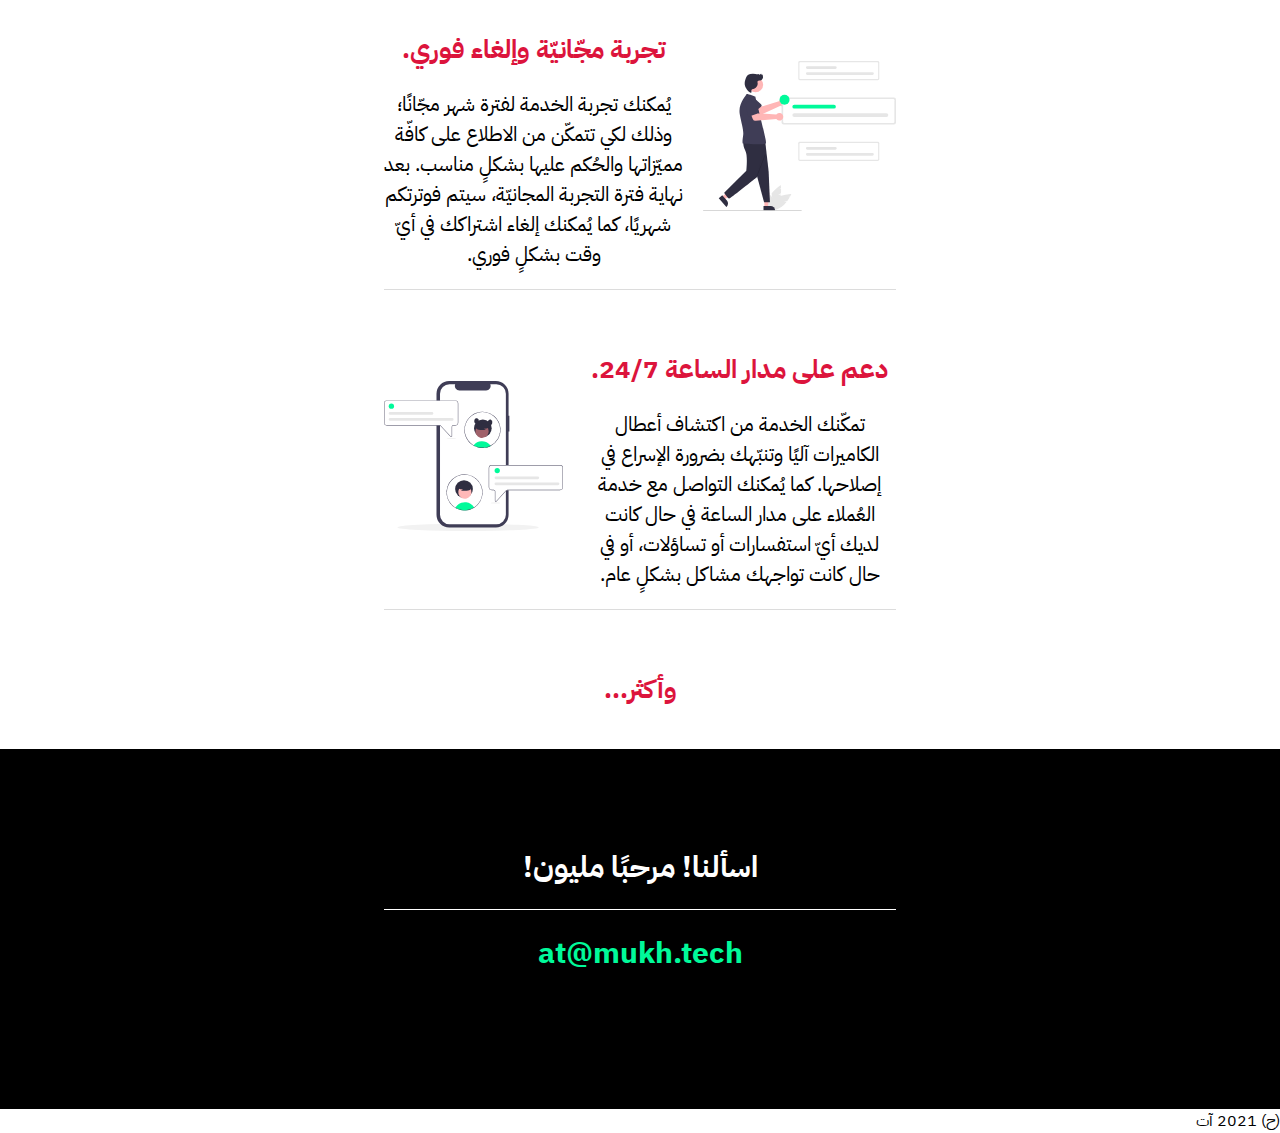
==== commit 6b12b95b: "Change cookie consent" ====
--- a/at.html
+++ b/at.html
@@ -138,12 +138,12 @@
             at@mukh.tech
           </a>
         </h1>
-      </div>
-    </section>
-
-    <footer>
-      <div class="container">
-        <a href="#" id="cookie_pref">تغيير تفضيلات ملفات الارتباط</a>
+    </div>
+</section>
+<div class="cookie-banner" style="display: none;">
+	<p style="font-size: 2vw">يستخدم هذا الموقع ملفات تعريف الارتباط لضمان حصولك على أفضل تجربة على موقعنا.</a></p>
+	<a href="#" class="close">&times;</a>
+</div>
 
         <div class="sides">
           <!-- <div class="logo"> (ح) 2021 آت </div> -->
--- a/styles/main.css
+++ b/styles/main.css
@@ -200,3 +200,29 @@
     color: black;
 }
 
+.cookie-banner {
+    position: fixed;
+    bottom: 40px;
+    left: 10%;
+    right: 10%;
+    width: 80%;
+    padding: 5px 14px;
+    display: flex;
+    align-items: center;
+    justify-content: space-between;
+    background-color: #181b1d;
+    color: white;
+    border-radius: 5px;
+    box-shadow: 0 0 2px 1px rgba(0, 0, 0, 0.2);
+}
+
+.close {
+  height: 4rem;
+  border: none;
+  color: white;
+  border-radius: 2px;
+  cursor: pointer;
+  background-color: transparent;
+}
+
+
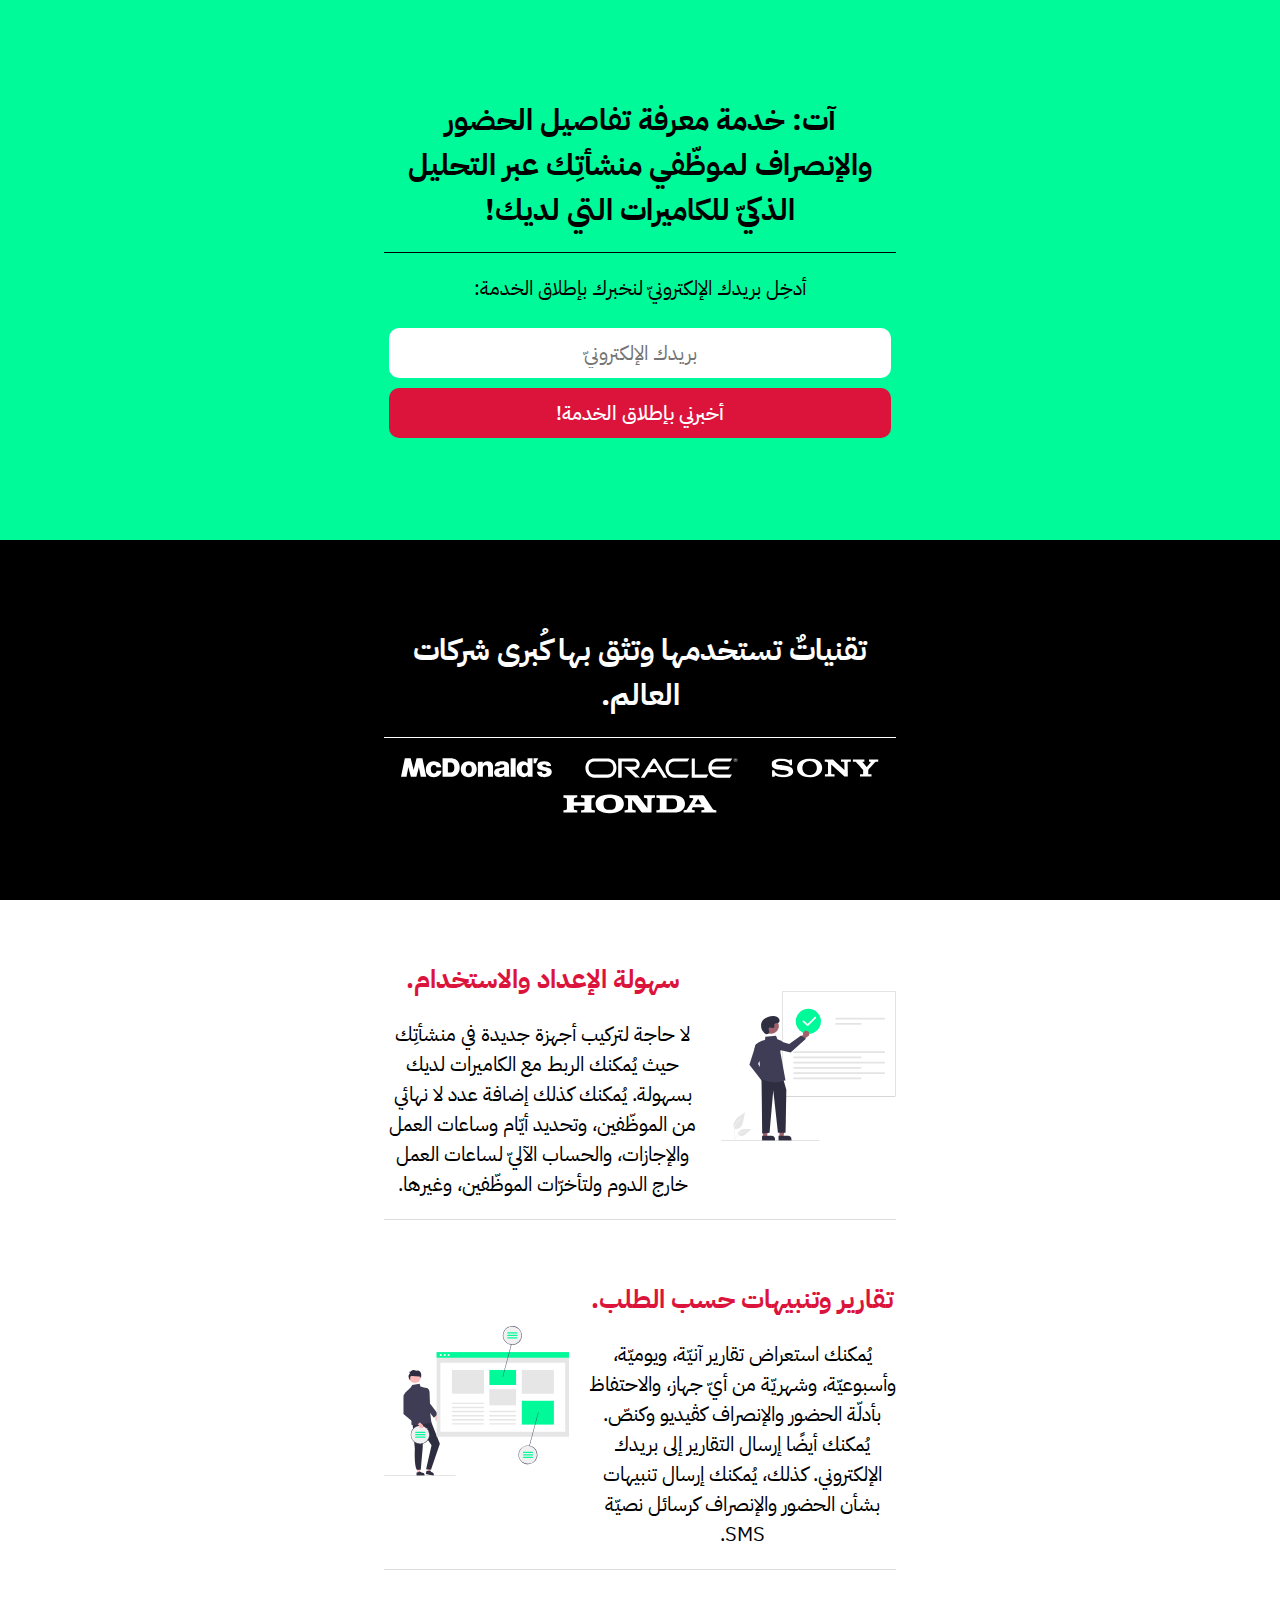
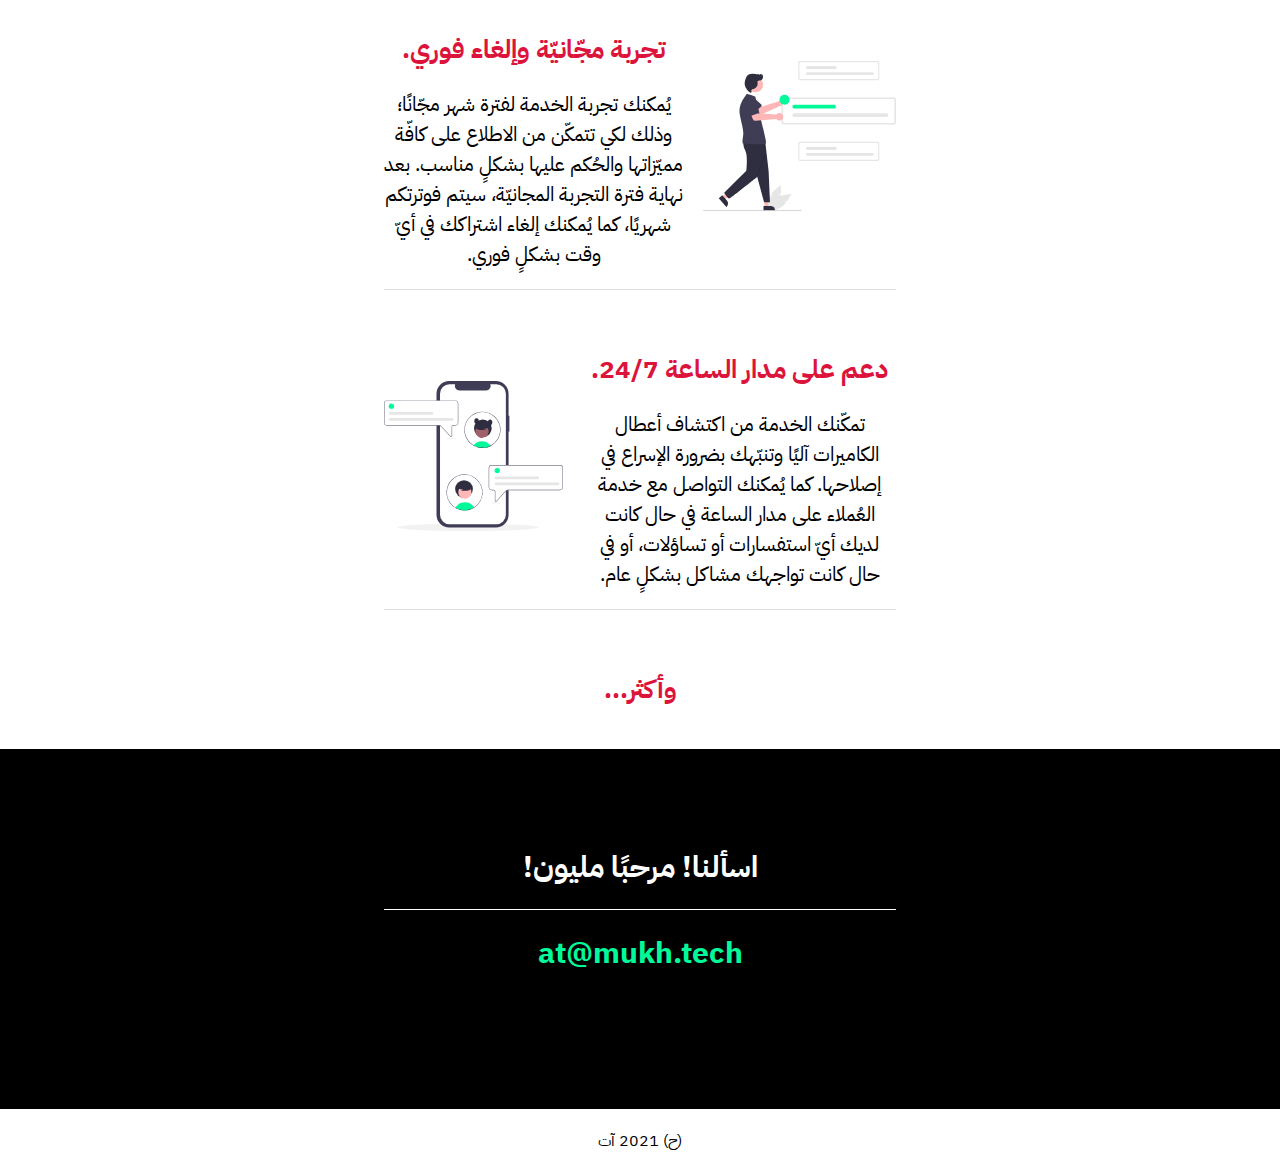
==== commit dbb4267e: "Merge pull request #2 from mdansei/add-cookie-consent" ====
--- a/at.html
+++ b/at.html
@@ -1,142 +1,131 @@
 <!DOCTYPE html>
 <html lang="en" dir="rtl">
-
-  <head>
-    <meta charset="UTF-8"/>
+<head>
+    <meta charset="UTF-8" />
     <meta name="viewport" content="width=device-width, initial-scale=1.0">
     <title>آت: خدمة معرفة تفاصيل الحضور والإنصراف لموظّفي منشأتِك عبر التحليل الذكيّ للكاميرات التي لديك!</title>
     <link rel="stylesheet" href="styles/main.css?version=0.1">
-    <link rel="preconnect" href="https://fonts.googleapis.com"/>
-    <link rel="preconnect" href="https://fonts.gstatic.com" crossorigin="crossorigin"/>
-    <link href="https://fonts.googleapis.com/css2?family=IBM+Plex+Sans+Arabic:wght@400;500;700&display=swap" rel="stylesheet"/>
+    <link rel="preconnect" href="https://fonts.googleapis.com" />
+    <link rel="preconnect" href="https://fonts.gstatic.com" crossorigin />
+    <link href="https://fonts.googleapis.com/css2?family=IBM+Plex+Sans+Arabic:wght@400;500;700&display=swap" rel="stylesheet" />
     <script src="https://code.jquery.com/jquery-3.6.0.min.js" integrity="sha256-/xUj+3OJU5yExlq6GSYGSHk7tPXikynS7ogEvDej/m4=" crossorigin="anonymous"></script>
-    <script async="async" src="https://www.googletagmanager.com/gtag/js?id=G-XZ51MX99HG"></script>
-    <script type="text/plain" cookie-consent="tracking">
-      window.dataLayer = window.dataLayer || [];
-
-      function gtag() {
-        dataLayer.push(arguments);
-      }
-      gtag('js', new Date());
-      gtag('config', 'G-XZ51MX99HG');
+    <script async src="https://www.googletagmanager.com/gtag/js?id=G-XZ51MX99HG"></script>
+    <script>
+        window.dataLayer = window.dataLayer || [];
+        function gtag(){dataLayer.push(arguments);}
+        gtag('js', new Date());
+        gtag('config', 'G-XZ51MX99HG');
     </script>
     <script src="scripts/main.js"></script>
     <!-- Hotjar Tracking Code for https://mukh.tech -->
-    <script type="text/plain" cookie-consent="tracking">
-      (function (h, o, t, j, a, r) {
-        h.hj = h.hj || function () {
-          (h.hj.q = h.hj.q || []).push(arguments)
-        };
-        h._hjSettings = {
-          hjid: 2641100,
-          hjsv: 6
-        };
-        a = o.getElementsByTagName('head')[0];
-        r = o.createElement('script');
-        r.async = 1;
-        r.src = t + h._hjSettings.hjid + j + h._hjSettings.hjsv;
-        a.appendChild(r);
-      })(window, document, 'https://static.hotjar.com/c/hotjar-', '.js?sv=');
+    <script>
+        (function(h,o,t,j,a,r){
+            h.hj=h.hj||function(){(h.hj.q=h.hj.q||[]).push(arguments)};
+            h._hjSettings={hjid:2641100,hjsv:6};
+            a=o.getElementsByTagName('head')[0];
+            r=o.createElement('script');r.async=1;
+            r.src=t+h._hjSettings.hjid+j+h._hjSettings.hjsv;
+            a.appendChild(r);
+        })(window,document,'https://static.hotjar.com/c/hotjar-','.js?sv=');
     </script>
-  </head>
+</head>
+<body>
 
-  <body>
-
-    <div class="hero">
-      <div class="container">
+<div class="hero">
+    <div class="container">
         <h1>
-          آت: خدمة معرفة تفاصيل الحضور والإنصراف لموظّفي منشأتِك عبر التحليل الذكيّ للكاميرات التي لديك!
+            آت: خدمة معرفة تفاصيل الحضور والإنصراف لموظّفي منشأتِك عبر التحليل الذكيّ للكاميرات التي لديك!
         </h1>
         <div class="cta">
-          <form action="https://tech.us5.list-manage.com/subscribe/post-json?u=49fa0e37fe55b405cae25158f&id=61097667f7&c=?" method="post" id="mc-embedded-subscribe-form" name="mc-embedded-subscribe-form" class="validate" novalidate="novalidate">
-            <label for="email">أدخِل بريدك الإلكترونيّ لنخبرك بإطلاق الخدمة:</label>
-            <div class="subscription">
-              <input type="hidden" name="b_49fa0e37fe55b405cae25158f_61097667f7" value="">
-              <input type="email" id="email" name="EMAIL" placeholder="بريدك الإلكترونيّ" autocomplete="off"/>
-              <button type="submit" name="subscribe" id="subscribe">أخبرني بإطلاق الخدمة!</button>
-            </div>
-          </form>
+            <form action="https://tech.us5.list-manage.com/subscribe/post-json?u=49fa0e37fe55b405cae25158f&id=61097667f7&c=?" method="post" id="mc-embedded-subscribe-form" name="mc-embedded-subscribe-form" class="validate" novalidate>
+                <label for="email">أدخِل بريدك الإلكترونيّ لنخبرك بإطلاق الخدمة:</label>
+                <div class="subscription">
+                    <input type="hidden" name="b_49fa0e37fe55b405cae25158f_61097667f7" value="">
+                    <input type="email" id="email" name="EMAIL" placeholder="بريدك الإلكترونيّ" autocomplete="off" />
+                    <button type="submit" name="subscribe" id="subscribe">أخبرني بإطلاق الخدمة!</button>
+                </div>
+            </form>
         </div>
-      </div>
     </div>
+</div>
 
-    <section class="trusted-by">
-      <div class="container">
+<section class="trusted-by">
+    <div class="container">
         <h1>
-          تقنياتٌ تستخدمها وتثق بها كُبرى شركات العالم.
+            تقنياتٌ تستخدمها وتثق بها كُبرى شركات العالم.
         </h1>
         <div class="companies">
-          <img src="images/companies/sony.svg" alt="Sony"/>
-          <img src="images/companies/oracle.svg" alt="Oracle"/>
-          <img src="images/companies/mcdonalds.svg" alt="McDonald's"/>
-          <img src="images/companies/honda.svg" alt="Honda"/>
+            <img src="images/companies/sony.svg" alt="Sony" />
+            <img src="images/companies/oracle.svg" alt="Oracle" />
+            <img src="images/companies/mcdonalds.svg" alt="McDonald's" />
+            <img src="images/companies/honda.svg" alt="Honda" />
         </div>
-      </div>
-    </section>
+    </div>
+</section>
 
-    <section class="main-features">
-      <div class="container">
+<section class="main-features">
+    <div class="container">
         <div class="main-feature">
-          <div class="visual">
-            <img src="images/ease-of-setup-and-usage.svg"/>
-          </div>
-          <div class="content">
-            <h2>سهولة الإعداد والاستخدام.</h2>
-            <p>
-              لا حاجة لتركيب أجهزة جديدة في منشأتِك حيث يُمكنك الربط مع الكاميرات لديك بسهولة. يُمكنك كذلك إضافة عدد لا نهائي من الموظّفين، وتحديد أيّام وساعات العمل والإجازات، والحساب الآليّ لساعات العمل خارج الدوم ولتأخرّات الموظّفين، وغيرها.
-            </p>
-          </div>
+            <div class="visual">
+                <img src="images/ease-of-setup-and-usage.svg" />
+            </div>
+            <div class="content">
+                <h2>سهولة الإعداد والاستخدام.</h2>
+                <p>
+                    لا حاجة لتركيب أجهزة جديدة في منشأتِك حيث يُمكنك الربط مع الكاميرات لديك بسهولة. يُمكنك كذلك إضافة عدد لا نهائي من الموظّفين، وتحديد أيّام وساعات العمل والإجازات، والحساب الآليّ لساعات العمل خارج الدوم ولتأخرّات الموظّفين، وغيرها.
+                </p>
+            </div>
         </div>
         <div class="main-feature reverse">
-          <div class="visual">
-            <img src="images/reports-and-alerts.svg"/>
-          </div>
-          <div class="content">
-            <h2>تقارير وتنبيهات حسب الطلب.</h2>
-            <p>
-              يُمكنك استعراض تقارير آنيّة، ويوميّة، وأسبوعيّة، وشهريّة من أيّ جهاز، والاحتفاظ بأدلّة الحضور والإنصراف كڤيديو وكنصّ. يُمكنك أيضًا إرسال التقارير إلى بريدك الإلكتروني. كذلك، يُمكنك إرسال تنبيهات بشأن الحضور والإنصراف كرسائل نصيّة SMS.
-            </p>
-          </div>
+            <div class="visual">
+                <img src="images/reports-and-alerts.svg" />
+            </div>
+            <div class="content">
+                <h2>تقارير وتنبيهات حسب الطلب.</h2>
+                <p>
+                    يُمكنك استعراض تقارير آنيّة، ويوميّة، وأسبوعيّة، وشهريّة من أيّ جهاز، والاحتفاظ بأدلّة الحضور والإنصراف كڤيديو وكنصّ. يُمكنك أيضًا إرسال التقارير إلى بريدك الإلكتروني. كذلك، يُمكنك إرسال تنبيهات بشأن الحضور والإنصراف كرسائل نصيّة SMS.
+                </p>
+            </div>
         </div>
         <div class="main-feature">
-          <div class="visual">
-            <img src="images/free-trial.svg"/>
-          </div>
-          <div class="content">
-            <h2>تجربة مجّانيّة وإلغاء فوري.</h2>
-            <p>
-              يُمكنك تجربة الخدمة لفترة شهر مجّانًا؛ وذلك لكي تتمكّن من الاطلاع على كافّة مميّزاتها والحُكم عليها بشكلٍ مناسب. بعد نهاية فترة التجربة المجانيّة، سيتم فوترتكم شهريًا، كما يُمكنك إلغاء اشتراكك في أيّ وقت بشكلٍ فوري.
-            </p>
-          </div>
+            <div class="visual">
+                <img src="images/free-trial.svg" />
+            </div>
+            <div class="content">
+                <h2>تجربة مجّانيّة وإلغاء فوري.</h2>
+                <p>
+                    يُمكنك تجربة الخدمة لفترة شهر مجّانًا؛ وذلك لكي تتمكّن من الاطلاع على كافّة مميّزاتها والحُكم عليها بشكلٍ مناسب. بعد نهاية فترة التجربة المجانيّة، سيتم فوترتكم شهريًا، كما يُمكنك إلغاء اشتراكك في أيّ وقت بشكلٍ فوري.
+                </p>
+            </div>
         </div>
         <div class="main-feature reverse">
-          <div class="visual">
-            <img src="images/quick-support.svg"/>
-          </div>
-          <div class="content">
-            <h2>دعم على مدار الساعة 24/7.</h2>
-            <p>
-              تمكّنك الخدمة من اكتشاف أعطال الكاميرات آليًا وتنبّهك بضرورة الإسراع في إصلاحها. كما يُمكنك التواصل مع خدمة العُملاء على مدار الساعة في حال كانت لديك أيّ استفسارات أو تساؤلات، أو في حال كانت تواجهك مشاكل بشكلٍ عام.
-            </p>
-          </div>
+            <div class="visual">
+                <img src="images/quick-support.svg" />
+            </div>
+            <div class="content">
+                <h2>دعم على مدار الساعة 24/7.</h2>
+                <p>
+                    تمكّنك الخدمة من اكتشاف أعطال الكاميرات آليًا وتنبّهك بضرورة الإسراع في إصلاحها. كما يُمكنك التواصل مع خدمة العُملاء على مدار الساعة في حال كانت لديك أيّ استفسارات أو تساؤلات، أو في حال كانت تواجهك مشاكل بشكلٍ عام.
+                </p>
+            </div>
         </div>
         <div class="main-feature">
-          <div class="content">
-            <h2>وأكثر...</h2>
-          </div>
+            <div class="content">
+                <h2>وأكثر...</h2>
+            </div>
         </div>
-      </div>
-    </section>
+    </div>
+</section>
 
-    <section class="call-us">
-      <div class="container">
+<section class="call-us">
+    <div class="container">
         <h1>
-          اسألنا! مرحبًا مليون!
+            اسألنا! مرحبًا مليون!
         </h1>
         <h1 class="number">
-          <a href="mailto:at@mukh.tech">
-            at@mukh.tech
-          </a>
+            <a href="mailto:at@mukh.tech">
+                at@mukh.tech
+            </a>
         </h1>
     </div>
 </section>
@@ -145,49 +134,25 @@
 	<a href="#" class="close">&times;</a>
 </div>
 
+<footer>
+    <div class="container">
         <div class="sides">
-          <!-- <div class="logo"> (ح) 2021 آت </div> -->
-          <div class="copyrights">
-            (ح) 2021 آت
-          </div>
-          <!-- <div class="links"> <a href="#privacy">سياسة الخصوصيّة</a> <a href="#tos">بنود الاستخدام</a> </div> -->
+            <!-- <div class="logo">
+                (ح) 2021 آت
+            </div> -->
+            <div class="copyrights">
+                (ح) 2021 آت
+            </div>
+            <!-- <div class="links">
+                <a href="#privacy">سياسة الخصوصيّة</a>
+                <a href="#tos">بنود الاستخدام</a>
+            </div> -->
+        </div>
+    </div>
+</footer>
 
-        </div>
-      </div>
-    </footer>
-    <!-- Cookie Consent by https://www.CookieConsent.com -->
-    <script type="text/javascript" src="//www.cookieconsent.com/releases/4.0.0/cookie-consent.js" charset="UTF-8"></script>
-    <script type="text/javascript" charset="UTF-8">
-      document.addEventListener('DOMContentLoaded', function () {
-        cookieconsent.run({
-          "notice_banner_type": "headline",
-          "consent_type": "implied",
-          "palette": "dark",
-          "language": "ar",
-          "page_load_consent_levels": [
-            "strictly-necessary", "functionality", "tracking", "targeting"
-          ],
-          "notice_banner_reject_button_hide": false,
-          "preferences_center_close_button_hide": false,
-          "website_name": "At",
-          "open_preferences_center_selector": "cookie_pref"
-        });
-      });
-      document
-        .getElementById('cookie_pref')
-        .addEventListener('click', function () {
-          document.dispatchEvent(window.cookieconsent.consentDebugger.events.cc_noticeBannerChangePreferencesPressed)
-        })
-    </script>
+<!-- AlpineJS Library -->
+<!-- <script src="https://cdnjs.cloudflare.com/ajax/libs/alpinejs/2.8.0/alpine.js"></script> -->
 
-    <noscript>ePrivacy and GPDR Cookie Consent by
-      <a href="https://www.CookieConsent.com/" rel="nofollow noopener">Cookie Consent</a>
-    </noscript>
-
-    <!-- End Cookie Consent by https://www.CookieConsent.com -->
-    <!-- AlpineJS Library -->
-    <!-- <script src="https://cdnjs.cloudflare.com/ajax/libs/alpinejs/2.8.0/alpine.js"></script> -->
-
-  </body>
-
+</body>
 </html>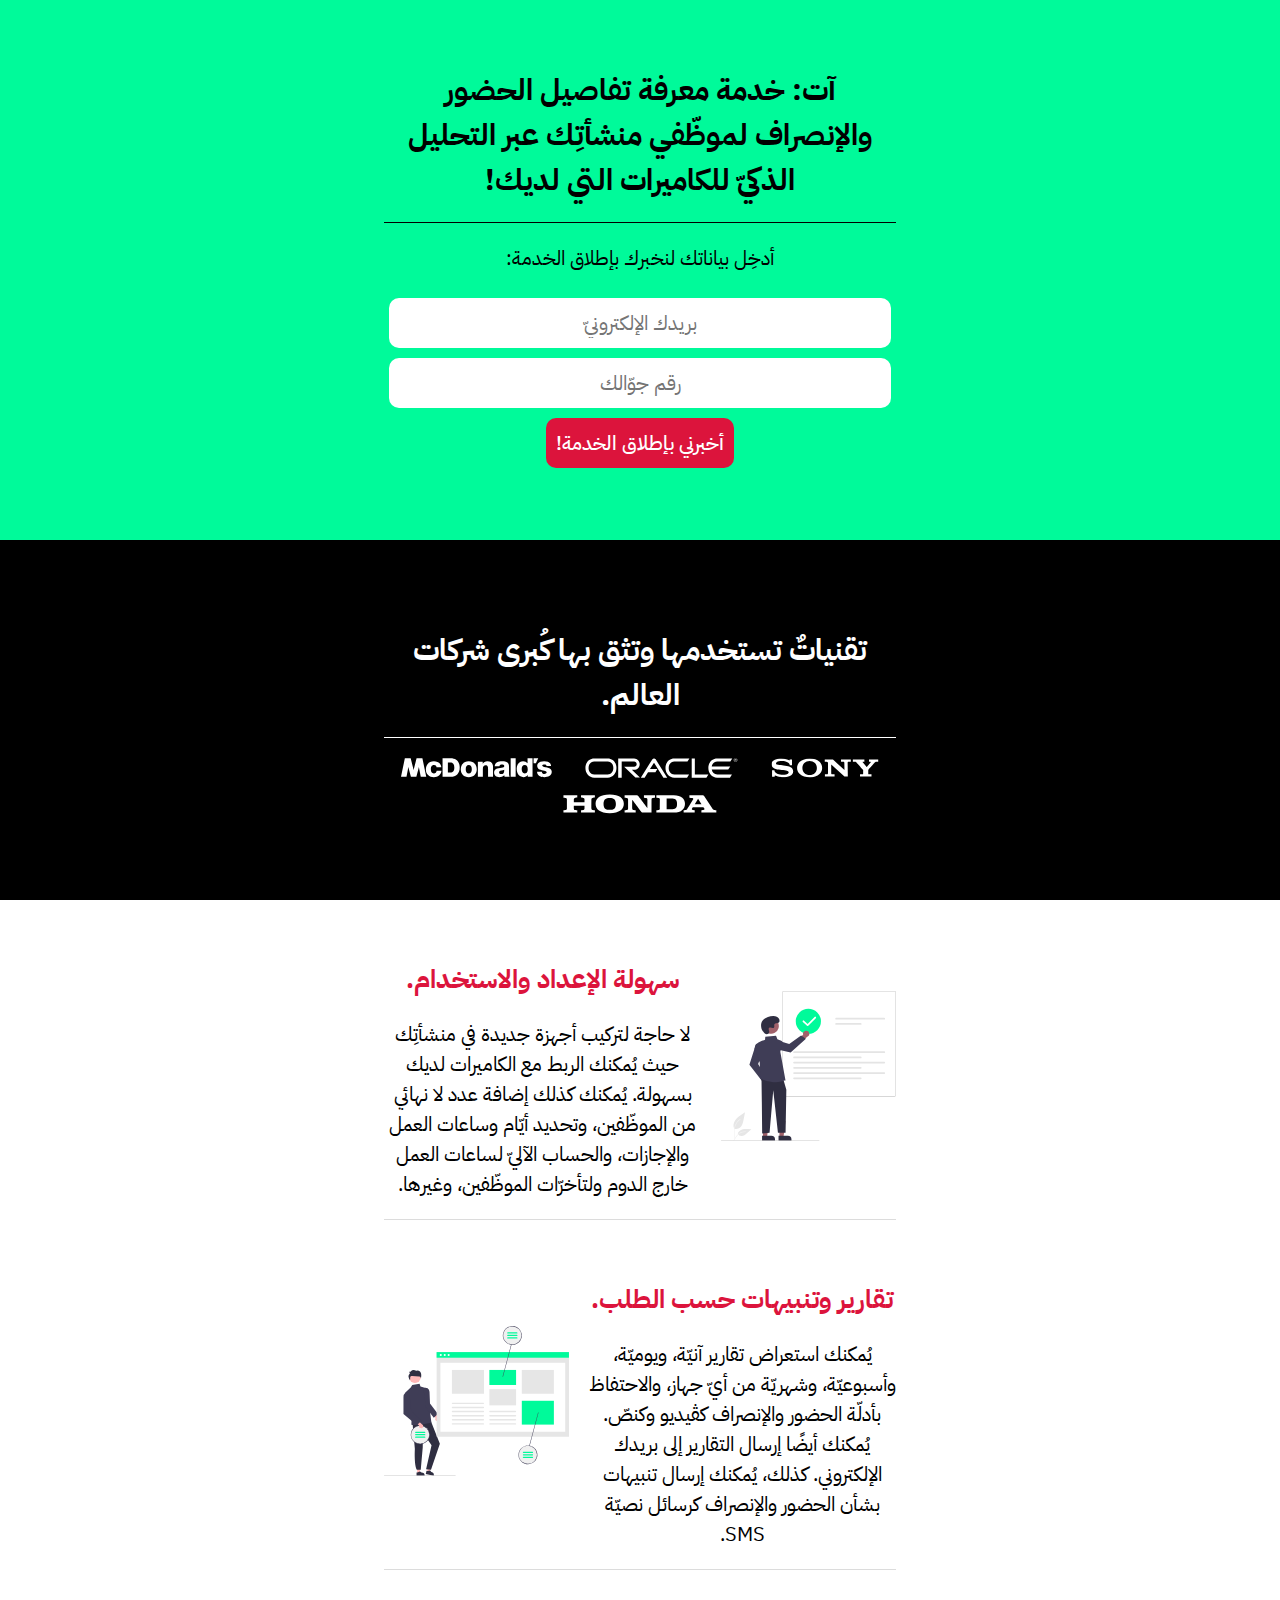
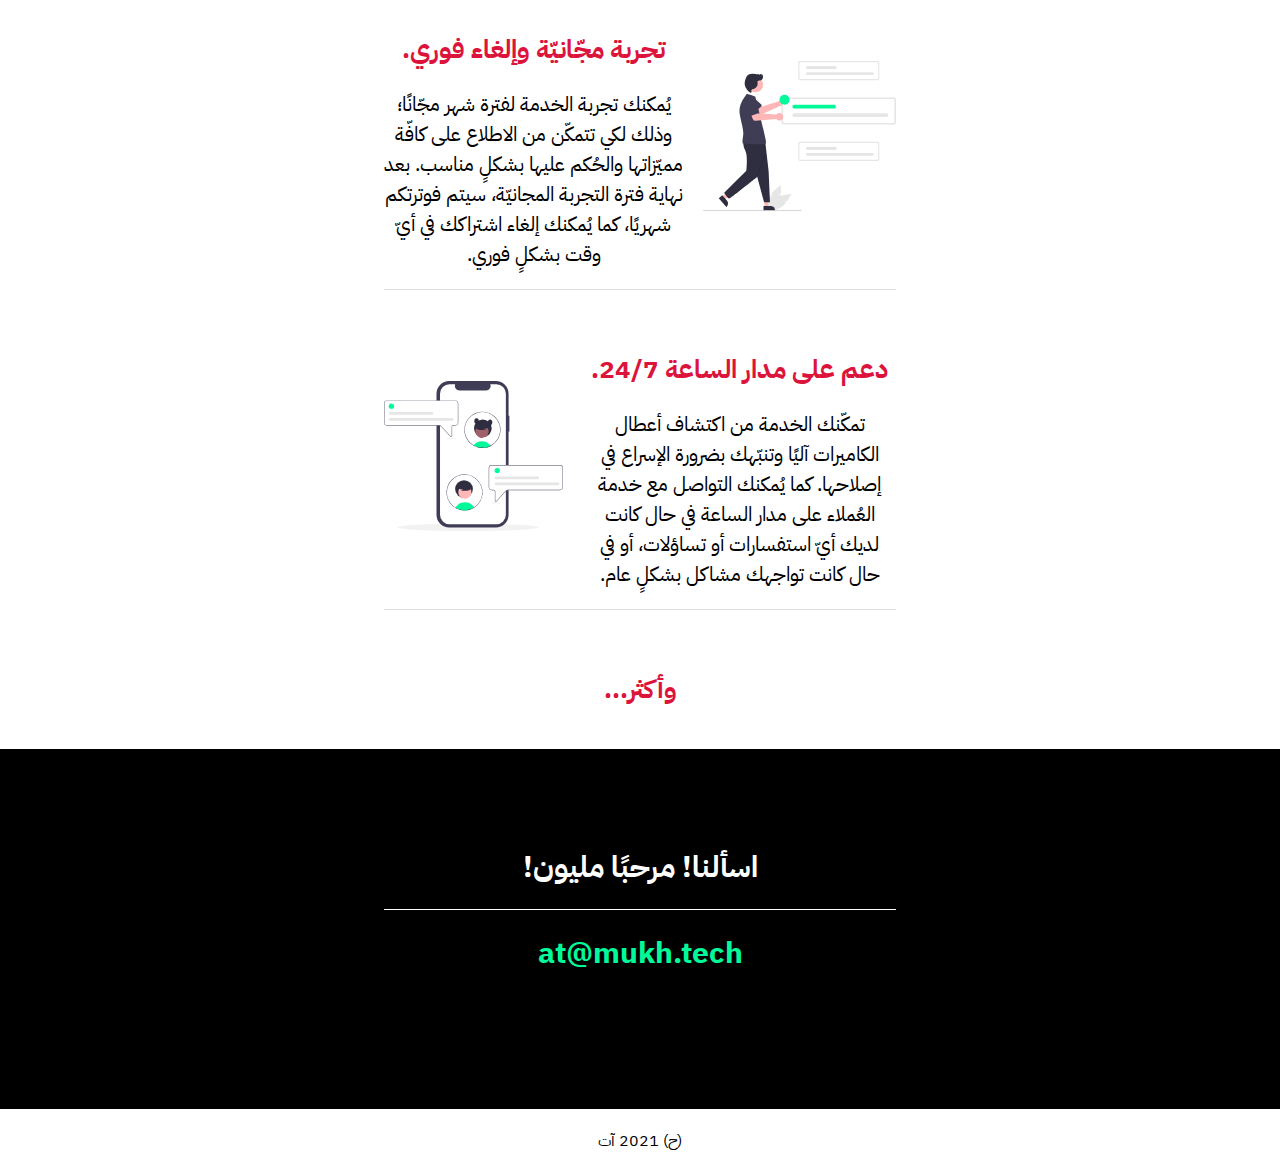
==== commit 9794bda6: "Merge pull request #3 from mdansei/add-phone-number" ====
--- a/at.html
+++ b/at.html
@@ -9,27 +9,26 @@
     <link rel="preconnect" href="https://fonts.gstatic.com" crossorigin />
     <link href="https://fonts.googleapis.com/css2?family=IBM+Plex+Sans+Arabic:wght@400;500;700&display=swap" rel="stylesheet" />
     <script src="https://code.jquery.com/jquery-3.6.0.min.js" integrity="sha256-/xUj+3OJU5yExlq6GSYGSHk7tPXikynS7ogEvDej/m4=" crossorigin="anonymous"></script>
-    <script async src="https://www.googletagmanager.com/gtag/js?id=G-XZ51MX99HG"></script>
+
     <script>
         window.dataLayer = window.dataLayer || [];
-        function gtag(){dataLayer.push(arguments);}
-        gtag('js', new Date());
-        gtag('config', 'G-XZ51MX99HG');
     </script>
+
+    <!-- Google Tag Manager -->
+    <script>(function(w,d,s,l,i){w[l]=w[l]||[];w[l].push({'gtm.start':
+    new Date().getTime(),event:'gtm.js'});var f=d.getElementsByTagName(s)[0],
+    j=d.createElement(s),dl=l!='dataLayer'?'&l='+l:'';j.async=true;j.src=
+    'https://www.googletagmanager.com/gtm.js?id='+i+dl;f.parentNode.insertBefore(j,f);
+    })(window,document,'script','dataLayer','GTM-5GX92LM');</script>
+    <!-- End Google Tag Manager -->
     <script src="scripts/main.js"></script>
-    <!-- Hotjar Tracking Code for https://mukh.tech -->
-    <script>
-        (function(h,o,t,j,a,r){
-            h.hj=h.hj||function(){(h.hj.q=h.hj.q||[]).push(arguments)};
-            h._hjSettings={hjid:2641100,hjsv:6};
-            a=o.getElementsByTagName('head')[0];
-            r=o.createElement('script');r.async=1;
-            r.src=t+h._hjSettings.hjid+j+h._hjSettings.hjsv;
-            a.appendChild(r);
-        })(window,document,'https://static.hotjar.com/c/hotjar-','.js?sv=');
-    </script>
 </head>
 <body>
+
+<!-- Google Tag Manager (noscript) -->
+<noscript><iframe src="https://www.googletagmanager.com/ns.html?id=GTM-5GX92LM"
+height="0" width="0" style="display:none;visibility:hidden"></iframe></noscript>
+<!-- End Google Tag Manager (noscript) -->
 
 <div class="hero">
     <div class="container">
@@ -37,13 +36,14 @@
             آت: خدمة معرفة تفاصيل الحضور والإنصراف لموظّفي منشأتِك عبر التحليل الذكيّ للكاميرات التي لديك!
         </h1>
         <div class="cta">
-            <form action="https://tech.us5.list-manage.com/subscribe/post-json?u=49fa0e37fe55b405cae25158f&id=61097667f7&c=?" method="post" id="mc-embedded-subscribe-form" name="mc-embedded-subscribe-form" class="validate" novalidate>
-                <label for="email">أدخِل بريدك الإلكترونيّ لنخبرك بإطلاق الخدمة:</label>
+            <form action="https://tech.us5.list-manage.com/subscribe/post-json?u=49fa0e37fe55b405cae25158f&id=61097667f7&c=?" method="post" id="mc-embedded-subscribe-form" name="mc-embedded-subscribe-form" class="validate">
+                <label for="email">أدخِل بياناتك لنخبرك بإطلاق الخدمة:</label>
                 <div class="subscription">
                     <input type="hidden" name="b_49fa0e37fe55b405cae25158f_61097667f7" value="">
                     <input type="email" id="email" name="EMAIL" placeholder="بريدك الإلكترونيّ" autocomplete="off" />
+                    <input type="tel" id="phone" name="PHONE" pattern="05[0-9]{8}" required placeholder="رقم جوّالك">
+                </div>
                     <button type="submit" name="subscribe" id="subscribe">أخبرني بإطلاق الخدمة!</button>
-                </div>
             </form>
         </div>
     </div>
@@ -130,7 +130,7 @@
     </div>
 </section>
 <div class="cookie-banner" style="display: none;">
-	<p style="font-size: 2vw">يستخدم هذا الموقع ملفات تعريف الارتباط لضمان حصولك على أفضل تجربة على موقعنا.</a></p>
+	<p>نستخدم ملفات التعريف الخاصة بك على هذا الموقع لفهم استخدامك لموقعنا وتعزيز تجربة المستخدم الخاصة بك.</p>
 	<a href="#" class="close">&times;</a>
 </div>
 
--- a/styles/main.css
+++ b/styles/main.css
@@ -11,7 +11,7 @@
 }
 
 h2 {
-    color: Crimson;
+    color: crimson;
     margin-top: 20px;
     margin-bottom: 20px;
     font-size: 26px;
@@ -59,7 +59,7 @@
 }
 
 button {
-    background-color: Crimson;
+    background-color: crimson;
     color: white;
     font-weight: 500;
     cursor: pointer;
@@ -73,7 +73,7 @@
 }
 
 .hero {
-    background-color: MediumSpringGreen;
+    background-color: mediumspringgreen;
     min-height: 60vh;
     display: flex;
     align-items: center;
@@ -162,7 +162,7 @@
 }
 
 .call-us .number a {
-    color: MediumSpringGreen;
+    color: mediumspringgreen;
 }
 
 .companies {
@@ -205,24 +205,22 @@
     bottom: 40px;
     left: 10%;
     right: 10%;
-    width: 80%;
-    padding: 5px 14px;
+    padding: 10px 10px;
     display: flex;
     align-items: center;
     justify-content: space-between;
-    background-color: #181b1d;
+    background-color: dimgray;
     color: white;
     border-radius: 5px;
-    box-shadow: 0 0 2px 1px rgba(0, 0, 0, 0.2);
+}
+
+.cookie-banner p {
+    font-size: 16px;
 }
 
 .close {
-  height: 4rem;
-  border: none;
   color: white;
   border-radius: 2px;
   cursor: pointer;
-  background-color: transparent;
-}
-
-
+  font-size: 16px;
+}
